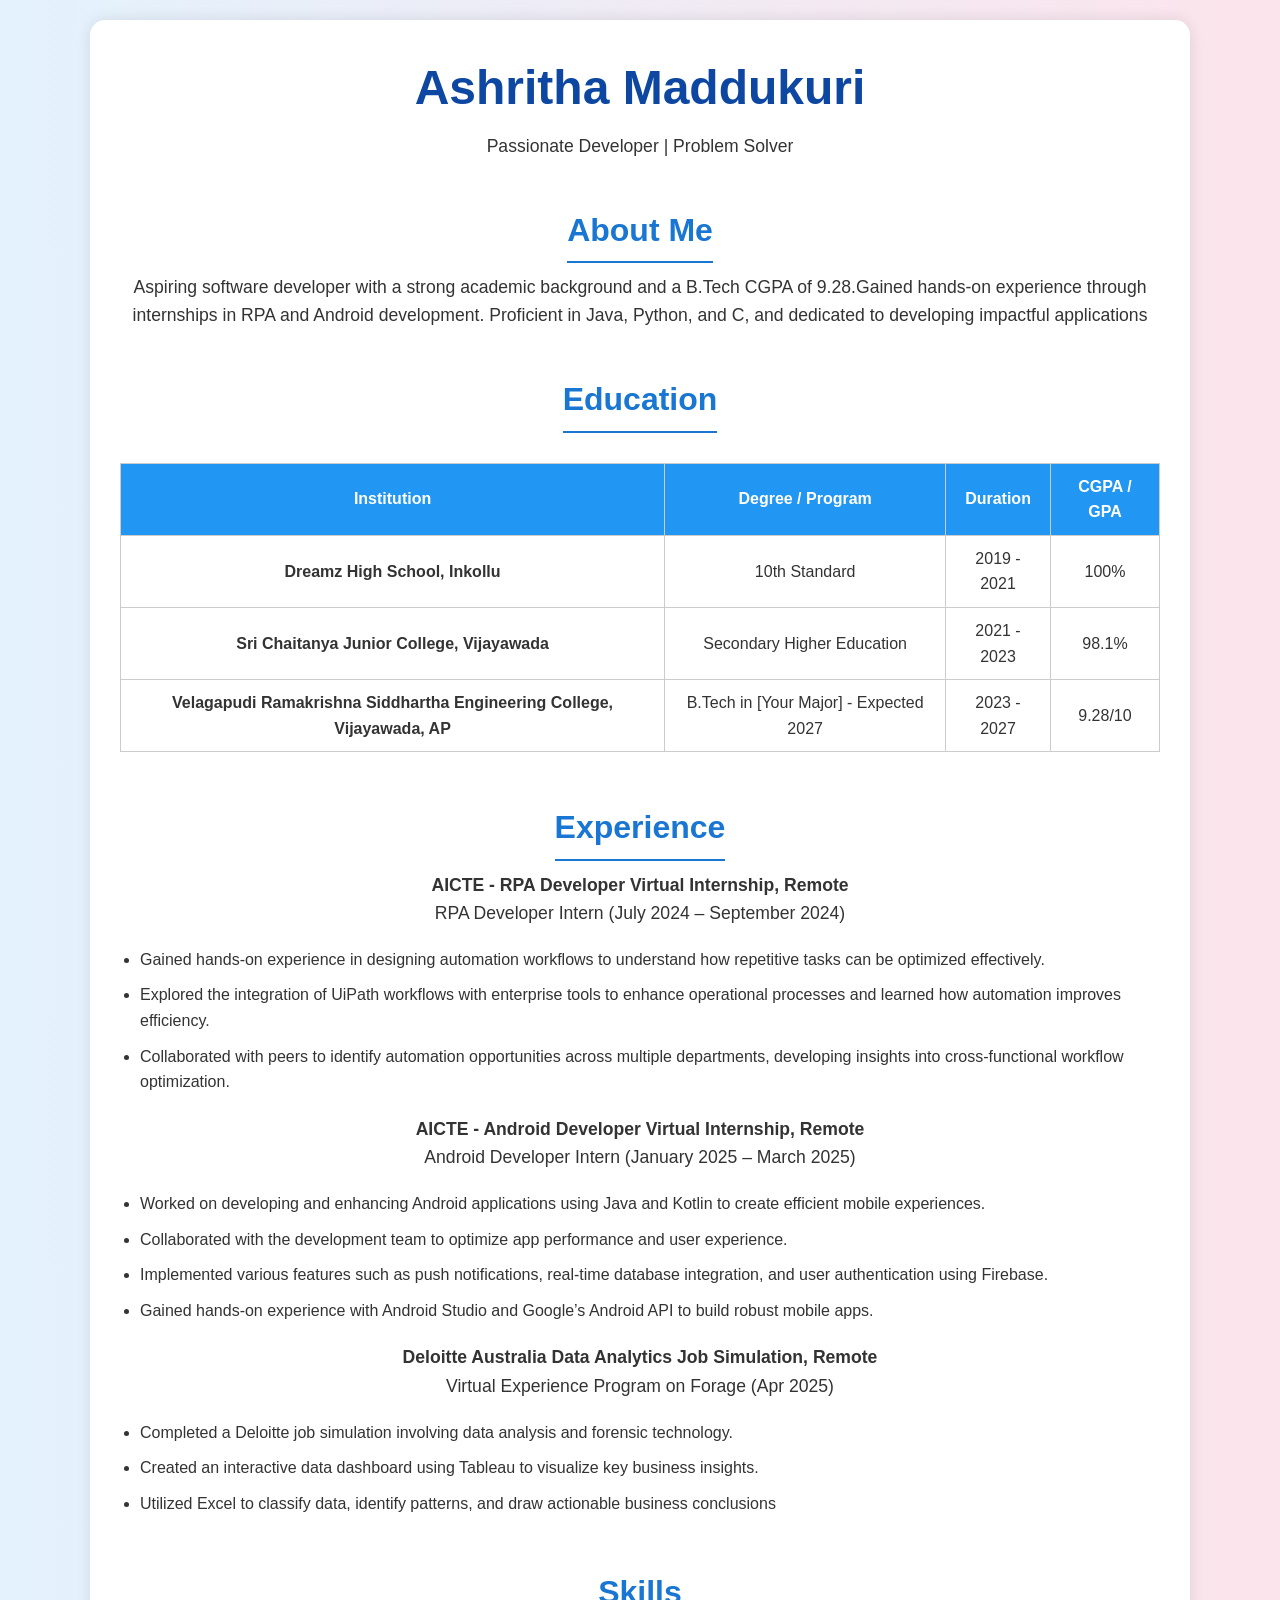
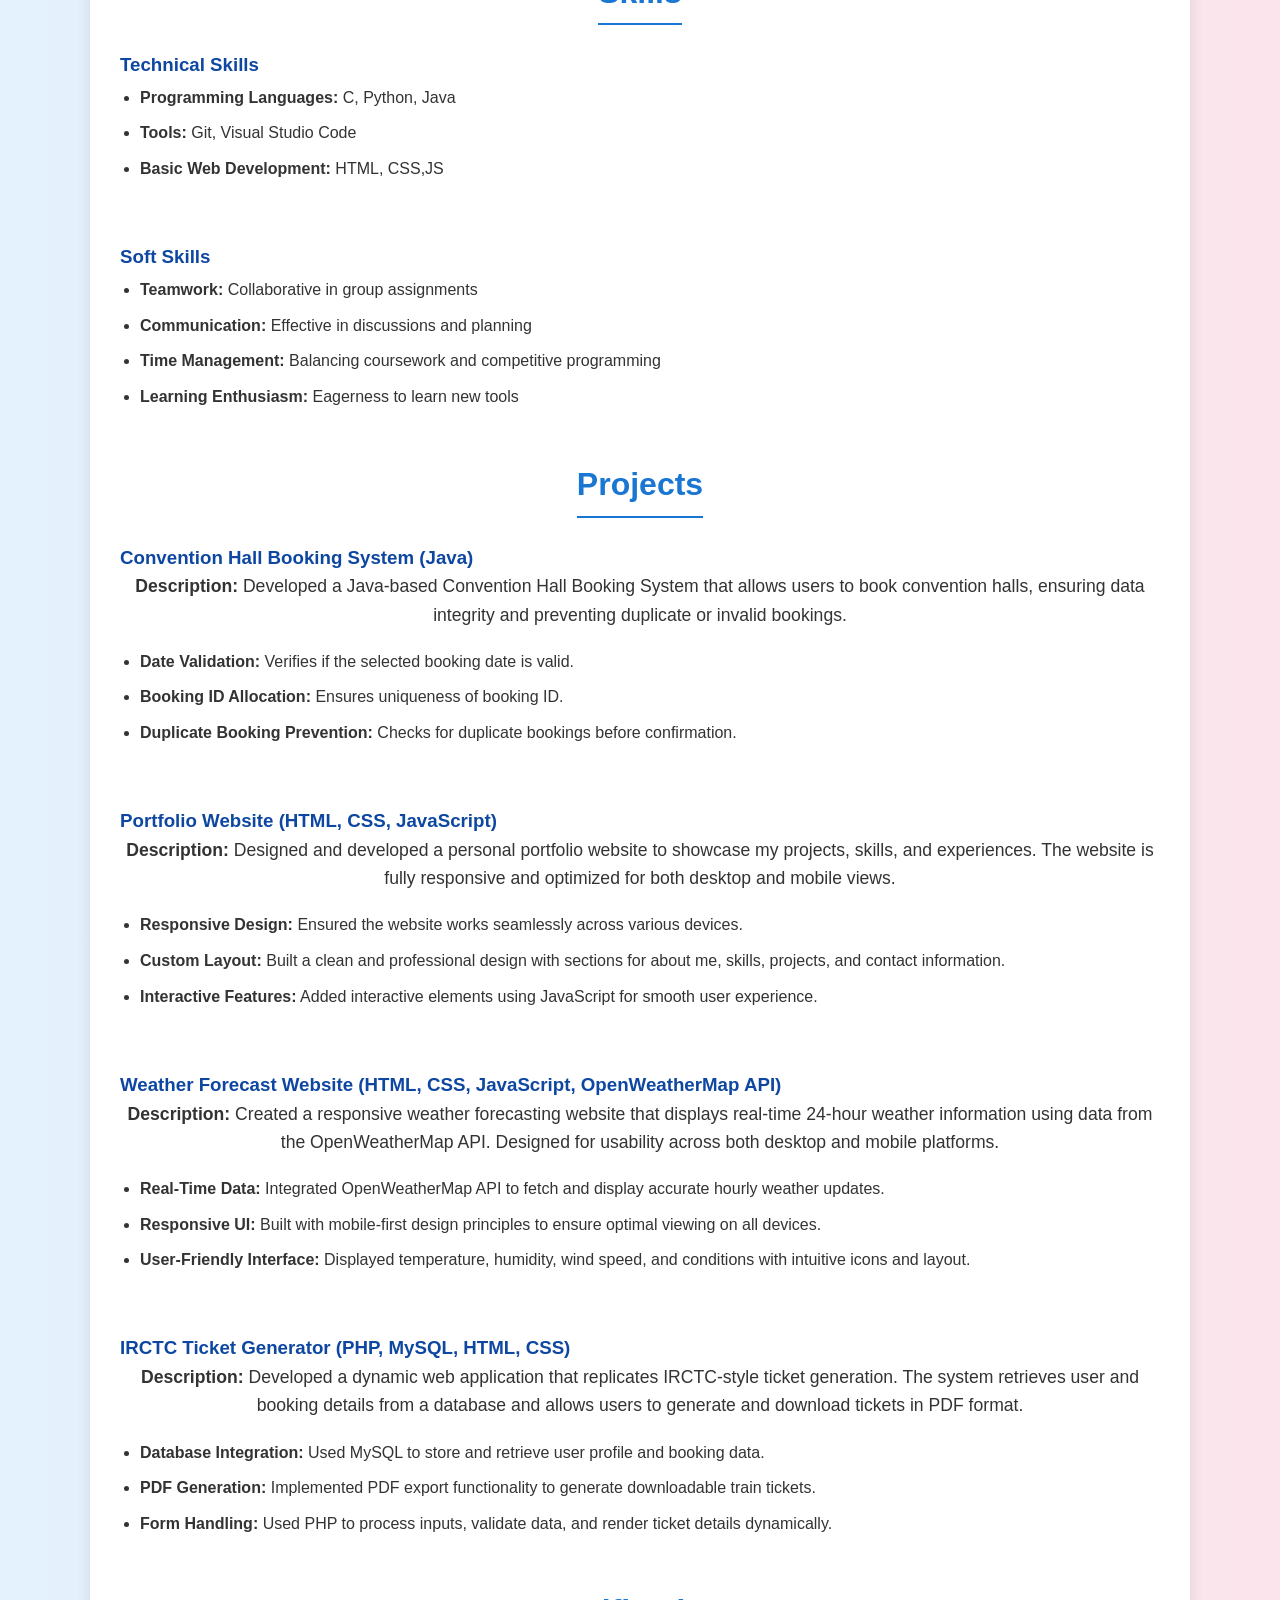
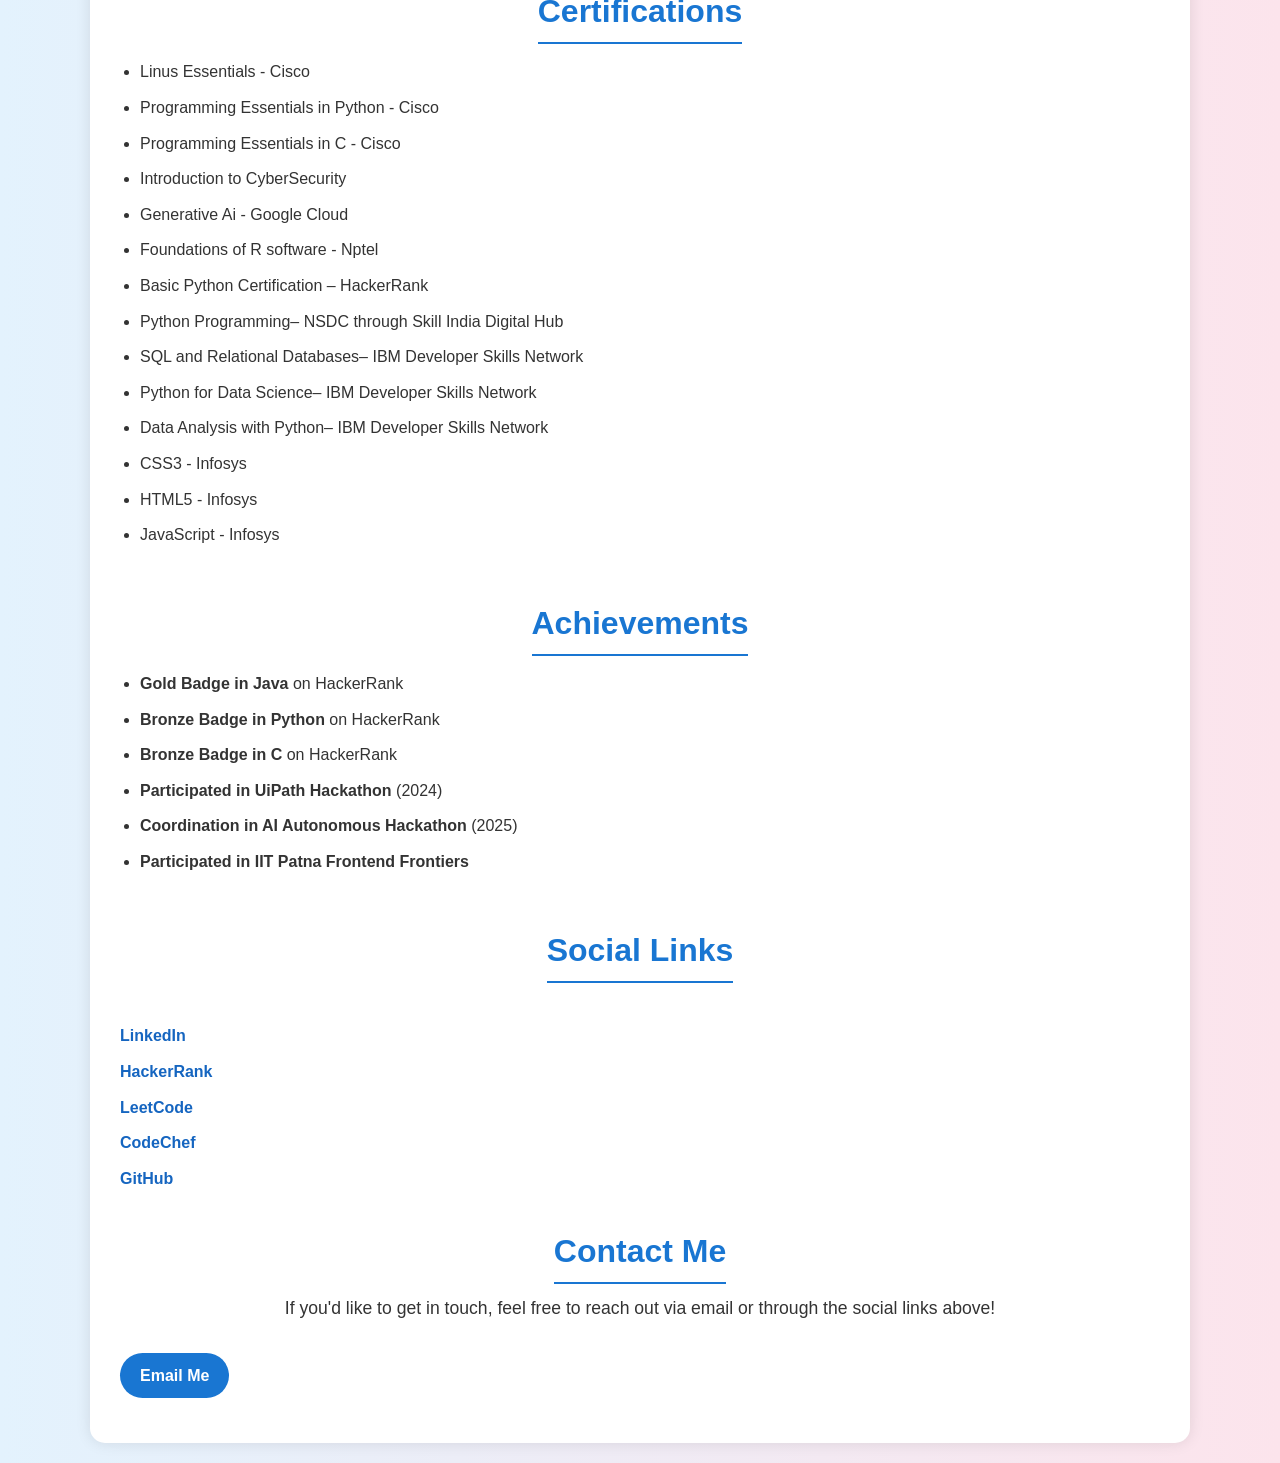
==== index.html @ aa0d04a4 "Initial commit" ====
<!DOCTYPE html>
<html lang="en">
<head>
    <meta charset="UTF-8">
    <meta name="viewport" content="width=device-width, initial-scale=1.0">
    <title>Ashritha Maddukuri | Portfolio</title>
    <link rel="stylesheet" href="style.css">    </head>
<body>

    <div class="container">
        <center>
            <h1>Ashritha Maddukuri</h1>
            <p>Passionate Developer | Problem Solver</p>
        </center>
	<section>
        <center><h2>About Me</h2></center>
        <p> Aspiring software developer with a strong academic background and a B.Tech CGPA of 9.28.Gained hands-on experience through internships in RPA and Android development. Proficient in Java, Python, and C, and dedicated to developing impactful applications</p>
	</section>
	<section>
        <center><h2>Education</h2></center>
        <table>
            <thead>
                <tr>
                    <th>Institution</th>
                    <th>Degree / Program</th>
                    <th>Duration</th>
                    <th>CGPA / GPA</th>
                </tr>
            </thead>
            <tbody>
		<tr>
                    <td><strong>Dreamz High School, Inkollu</strong></td>
                    <td>10th Standard</td>
                    <td>2019 - 2021</td>
                    <td>100%</td>
                </tr>
		<tr>
                    <td><strong>Sri Chaitanya Junior College, Vijayawada</strong></td>
                    <td>Secondary Higher Education</td>
                    <td>2021 - 2023</td>
                    <td>98.1%</td>
                </tr>
                <tr>
                    <td><strong>Velagapudi Ramakrishna Siddhartha Engineering College, Vijayawada, AP</strong></td>
                    <td>B.Tech in [Your Major] - Expected 2027</td>
                    <td>2023 - 2027</td>
                    <td>9.28/10 </td>
                </tr>
            </tbody>
        </table>
	</section>
	<section>
        <center><h2>Experience</h2></center>
        <p><strong>AICTE - RPA Developer Virtual Internship, Remote</strong><br>
        RPA Developer Intern (July 2024 – September 2024)</p>
        <ul>
            <li>Gained hands-on experience in designing automation workflows to understand how repetitive tasks can be optimized effectively.</li>
            <li>Explored the integration of UiPath workflows with enterprise tools to enhance operational processes and learned how automation improves efficiency.</li>
            <li>Collaborated with peers to identify automation opportunities across multiple departments, developing insights into cross-functional workflow optimization.</li>
        </ul>
	<p><strong>AICTE - Android Developer Virtual Internship, Remote</strong><br>
        Android Developer Intern (January 2025 – March 2025)</p>
        <ul>
            <li>Worked on developing and enhancing Android applications using Java and Kotlin to create efficient mobile experiences.</li>
            <li>Collaborated with the development team to optimize app performance and user experience.</li>
            <li>Implemented various features such as push notifications, real-time database integration, and user authentication using Firebase.</li>
            <li>Gained hands-on experience with Android Studio and Google’s Android API to build robust mobile apps.</li>
        </ul>
	
	<p><strong>Deloitte Australia Data Analytics Job Simulation, Remote</Strong><br>
Virtual Experience Program on Forage	(Apr 2025)
<ul>
	<li> Completed a Deloitte job simulation involving data analysis and forensic technology.</li>
 <li>Created an interactive data dashboard using Tableau to visualize key business insights.</li>
 <li>Utilized Excel to classify data, identify patterns, and draw actionable business conclusions</li>
</ul>
	</section>
	<section>
        <center><h2>Skills</h2></center>
        
        <h3>Technical Skills</h3>
        <ul>
            <li><strong>Programming Languages:</strong> C, Python, Java</li>
            <li><strong>Tools:</strong> Git, Visual Studio Code</li>
            <li><strong>Basic Web Development:</strong> HTML, CSS,JS</li>
        </ul>
<br>
        <h3>Soft Skills</h3>
        <ul>
            <li><strong>Teamwork:</strong> Collaborative in group assignments</li>
            <li><strong>Communication:</strong> Effective in discussions and planning</li>
            <li><strong>Time Management:</strong> Balancing coursework and competitive programming</li>
            <li><strong>Learning Enthusiasm:</strong> Eagerness to learn new tools</li>
        </ul>
	</section>
	<section>
        <center><h2>Projects</h2></center>
        <h3>Convention Hall Booking System (Java)</h3>
        <p><strong>Description:</strong> Developed a Java-based Convention Hall Booking System that allows users to book convention halls, ensuring data integrity and preventing duplicate or invalid bookings.</p>
        <ul>
            <li><strong>Date Validation:</strong> Verifies if the selected booking date is valid.</li>
            <li><strong>Booking ID Allocation:</strong> Ensures uniqueness of booking ID.</li>
            <li><strong>Duplicate Booking Prevention:</strong> Checks for duplicate bookings before confirmation.</li>
        </ul><br>
	<h3>Portfolio Website (HTML, CSS, JavaScript)</h3>
        <p><strong>Description:</strong> Designed and developed a personal portfolio website to showcase my projects, skills, and experiences. The website is fully responsive and optimized for both desktop and mobile views.</p>
        <ul>
            <li><strong>Responsive Design:</strong> Ensured the website works seamlessly across various devices.</li>
            <li><strong>Custom Layout:</strong> Built a clean and professional design with sections for about me, skills, projects, and contact information.</li>
            <li><strong>Interactive Features:</strong> Added interactive elements using JavaScript for smooth user experience.</li>
        </ul>
<br>
	<h3>Weather Forecast Website (HTML, CSS, JavaScript, OpenWeatherMap API)</h3>
<p><strong>Description:</strong> Created a responsive weather forecasting website that displays real-time 24-hour weather information using data from the OpenWeatherMap API. Designed for usability across both desktop and mobile platforms.</p> 
<ul> 
<li><strong>Real-Time Data:</strong> Integrated OpenWeatherMap API to fetch and display accurate hourly weather updates.</li> 
<li><strong>Responsive UI:</strong> Built with mobile-first design principles to ensure optimal viewing on all devices.</li> 
<li><strong>User-Friendly Interface:</strong> Displayed temperature, humidity, wind speed, and conditions with intuitive icons and layout.</li> 
</ul>

<br>
<h3>IRCTC Ticket Generator (PHP, MySQL, HTML, CSS)</h3>
<p><strong>Description:</strong> Developed a dynamic web application that replicates IRCTC-style ticket generation. The system retrieves user and booking details from a database and allows users to generate and download tickets in PDF format.</p> 
<ul> 
<li><strong>Database Integration:</strong> Used MySQL to store and retrieve user profile and booking data.</li> 
<li><strong>PDF Generation:</strong> Implemented PDF export functionality to generate downloadable train tickets.</li> 
<li><strong>Form Handling:</strong> Used PHP to process inputs, validate data, and render ticket details dynamically.</li> 
</ul>
	</section>

	<section>
	<center><h2>Certifications</h2></center>
	<ul>
	   <li>Linus Essentials - Cisco</li>
	<li>Programming Essentials in Python - Cisco</li>
	<li>Programming Essentials in C - Cisco</li>
	<li>Introduction to CyberSecurity</li>
	<li>Generative Ai - Google Cloud</li>
	<li>Foundations of R software - Nptel</li>
	<li> Basic Python Certification – HackerRank</li>
	 <li>Python Programming– NSDC through Skill India Digital Hub</li>
 	<li>SQL and Relational Databases– IBM Developer Skills Network</li>
 	<li>Python for Data Science– IBM Developer Skills Network</li>
	<li>Data Analysis with Python– IBM Developer Skills Network</li>
	<li>CSS3 - Infosys</li>
	<li>HTML5 - Infosys</li>
	<li>JavaScript - Infosys</li>
	</ul>
	</section>
	<section>
	<center><h2>Achievements</h2></center>
        <ul>
            <li><strong>Gold Badge in Java</strong> on HackerRank</li>
            <li><strong>Bronze Badge in Python</strong> on HackerRank</li>
            <li><strong>Bronze Badge in C</strong> on HackerRank</li>
            <li><strong>Participated in UiPath Hackathon</strong> (2024)</li>
            <li><strong>Coordination in AI Autonomous Hackathon</strong> (2025)
</li>
	    <li><strong>Participated in IIT Patna Frontend Frontiers</strong></li>
        </ul>
	</section>
	<section>
        <center><h2>Social Links</h2></center>
	<br>
        <a href="https://www.linkedin.com/in/ashritha-maddukuri-b651852a3" target="_blank">LinkedIn</a><br>
        <a href="https://www.hackerrank.com/profile/maddukuriasrith1" target="_blank">HackerRank</a><br>
        <a href="https://leetcode.com/u/Ashritha_Maddukuri/" target="_blank">LeetCode</a><br>
        <a href="https://www.codechef.com/users/ashritha_2005" target="_blank">CodeChef</a><br>
        <a href="https://github.com/ashrithamaddukuri" target="_blank">GitHub</a><br>
	</section>
	<section>
        <center><h2>Contact Me</h2></center>
        <p>If you'd like to get in touch, feel free to reach out via email or through the social links above!</p>
        <a href="mailto:maddukuriasritha10@gmail.com" class="btn">Email Me</a>
	</section>
    </div>

</body>
</html>
---- style.css ----
/* Reset and Base Styles */
* {
    margin: 0;
    padding: 0;
    box-sizing: border-box;
    font-family: 'Segoe UI', Tahoma, Geneva, Verdana, sans-serif;
    scroll-behavior: smooth;
}

body {
    background: linear-gradient(to right, #e3f2fd, #fce4ec);
    color: #333;
    line-height: 1.6;
    padding: 20px;
}

/* Container Styling */
.container {
    max-width: 1100px;
    margin: auto;
    padding: 30px;
    background: #fff;
    box-shadow: 0 0 15px rgba(0, 0, 0, 0.1);
    border-radius: 15px;
}

/* Header */
h1 {
    text-align: center;
    font-size: 3em;
    color: #0d47a1;
    margin-bottom: 5px;
}

p {
    text-align: center;
    margin-bottom: 15px;
    font-size: 1.1em;
}

/* Section Headers */
section h2 {
    text-align: center;
    color: #1976d2;
    margin: 30px 0 10px;
    font-size: 2em;
    border-bottom: 2px solid #1976d2;
    display: inline-block;
    padding-bottom: 5px;
}

/* Tables */
table {
    width: 100%;
    border-collapse: collapse;
    margin: 20px 0;
}

table th, table td {
    border: 1px solid #ccc;
    padding: 10px;
    text-align: center;
}

table th {
    background-color: #2196f3;
    color: white;
}

/* Lists */
ul {
    margin-left: 20px;
    margin-bottom: 15px;
}

ul li {
    padding: 5px 0;
}

/* Project Titles */
h3 {
    margin-top: 15px;
    color: #0d47a1;
}

/* Links */
a {
    color: #1565c0;
    text-decoration: none;
    font-weight: bold;
    display: inline-block;
    margin: 5px 0;
    transition: transform 0.2s;
}

a:hover {
    transform: scale(1.05);
    color: #0d47a1;
}

/* Button Style */
.btn {
    display: inline-block;
    background-color: #1976d2;
    color: white;
    padding: 10px 20px;
    margin: 15px auto;
    border-radius: 25px;
    text-decoration: none;
    font-weight: bold;
    transition: background 0.3s ease;
}

.btn:hover {
    background-color: #0d47a1;
}

/* Responsive */
@media screen and (max-width: 768px) {
    h1 {
        font-size: 2.2em;
    }
    section h2 {
        font-size: 1.5em;
    }
    table th, table td {
        font-size: 0.9em;
    }
}
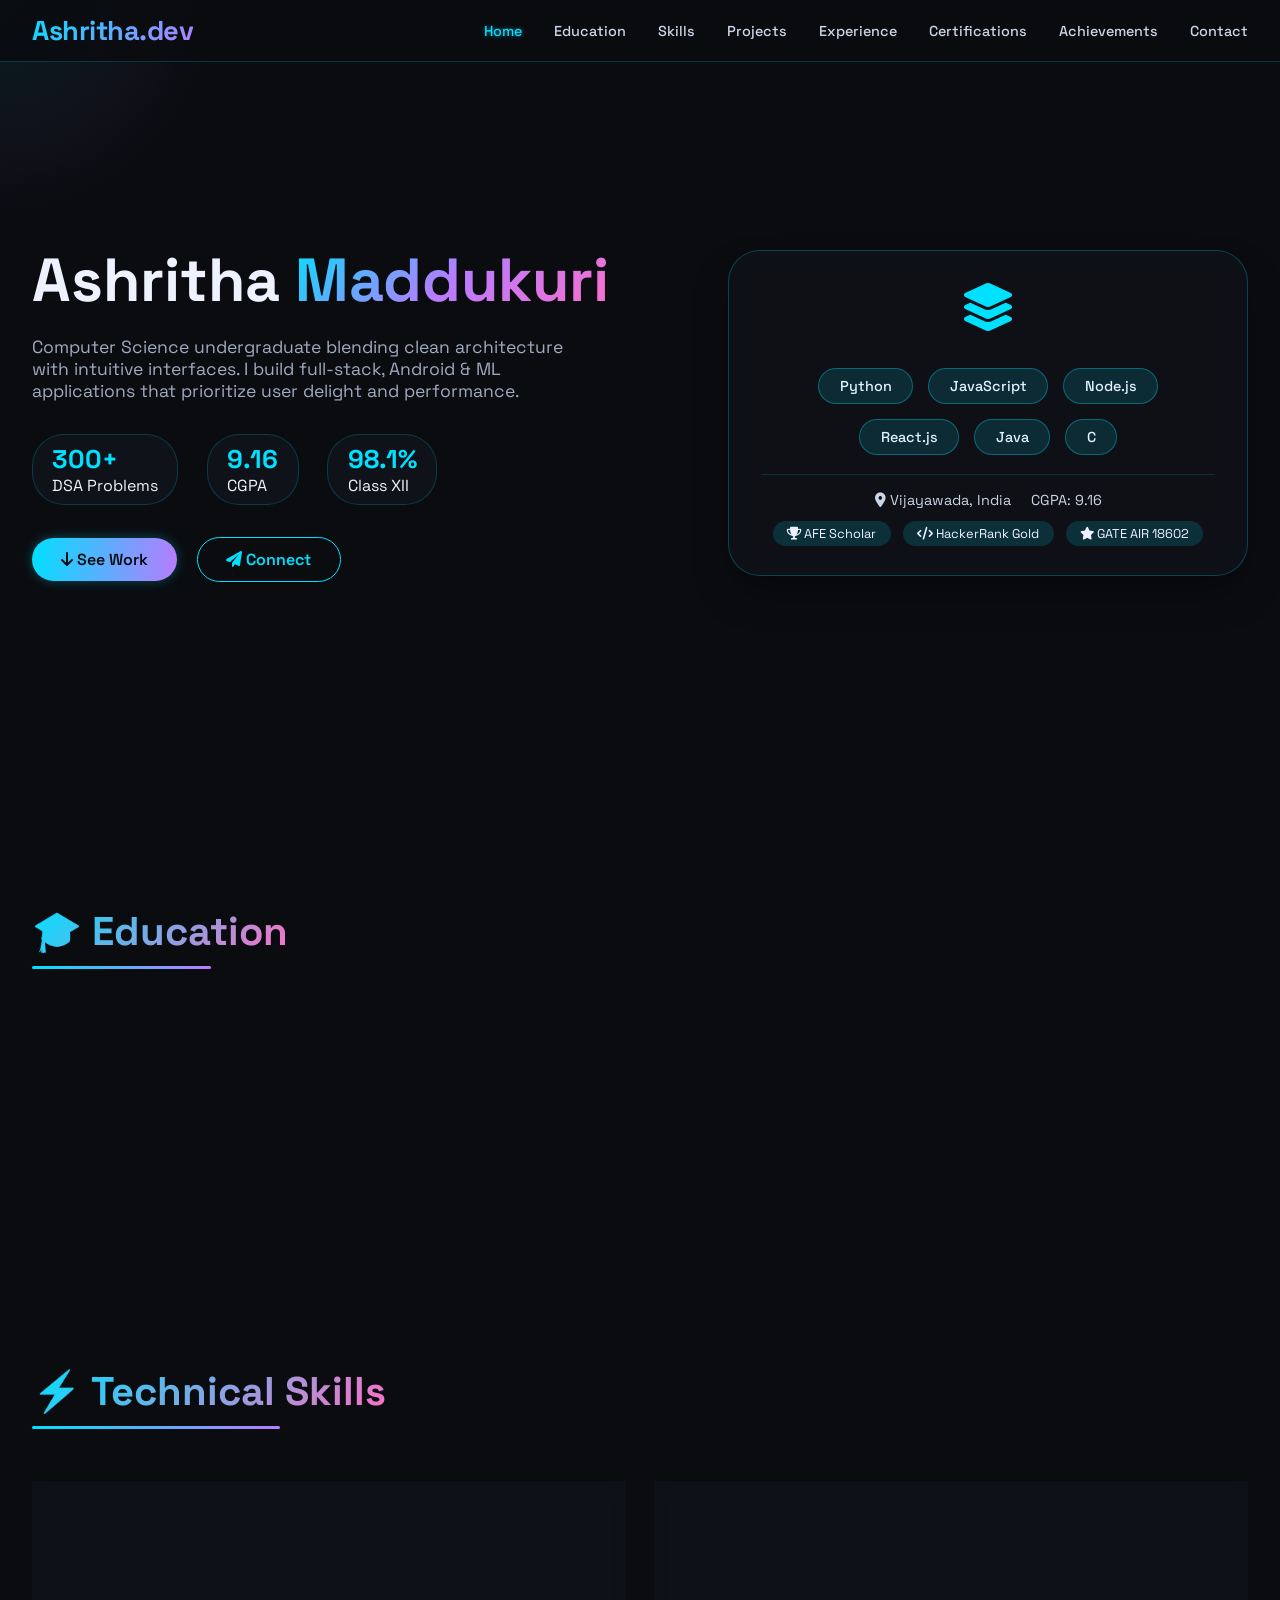
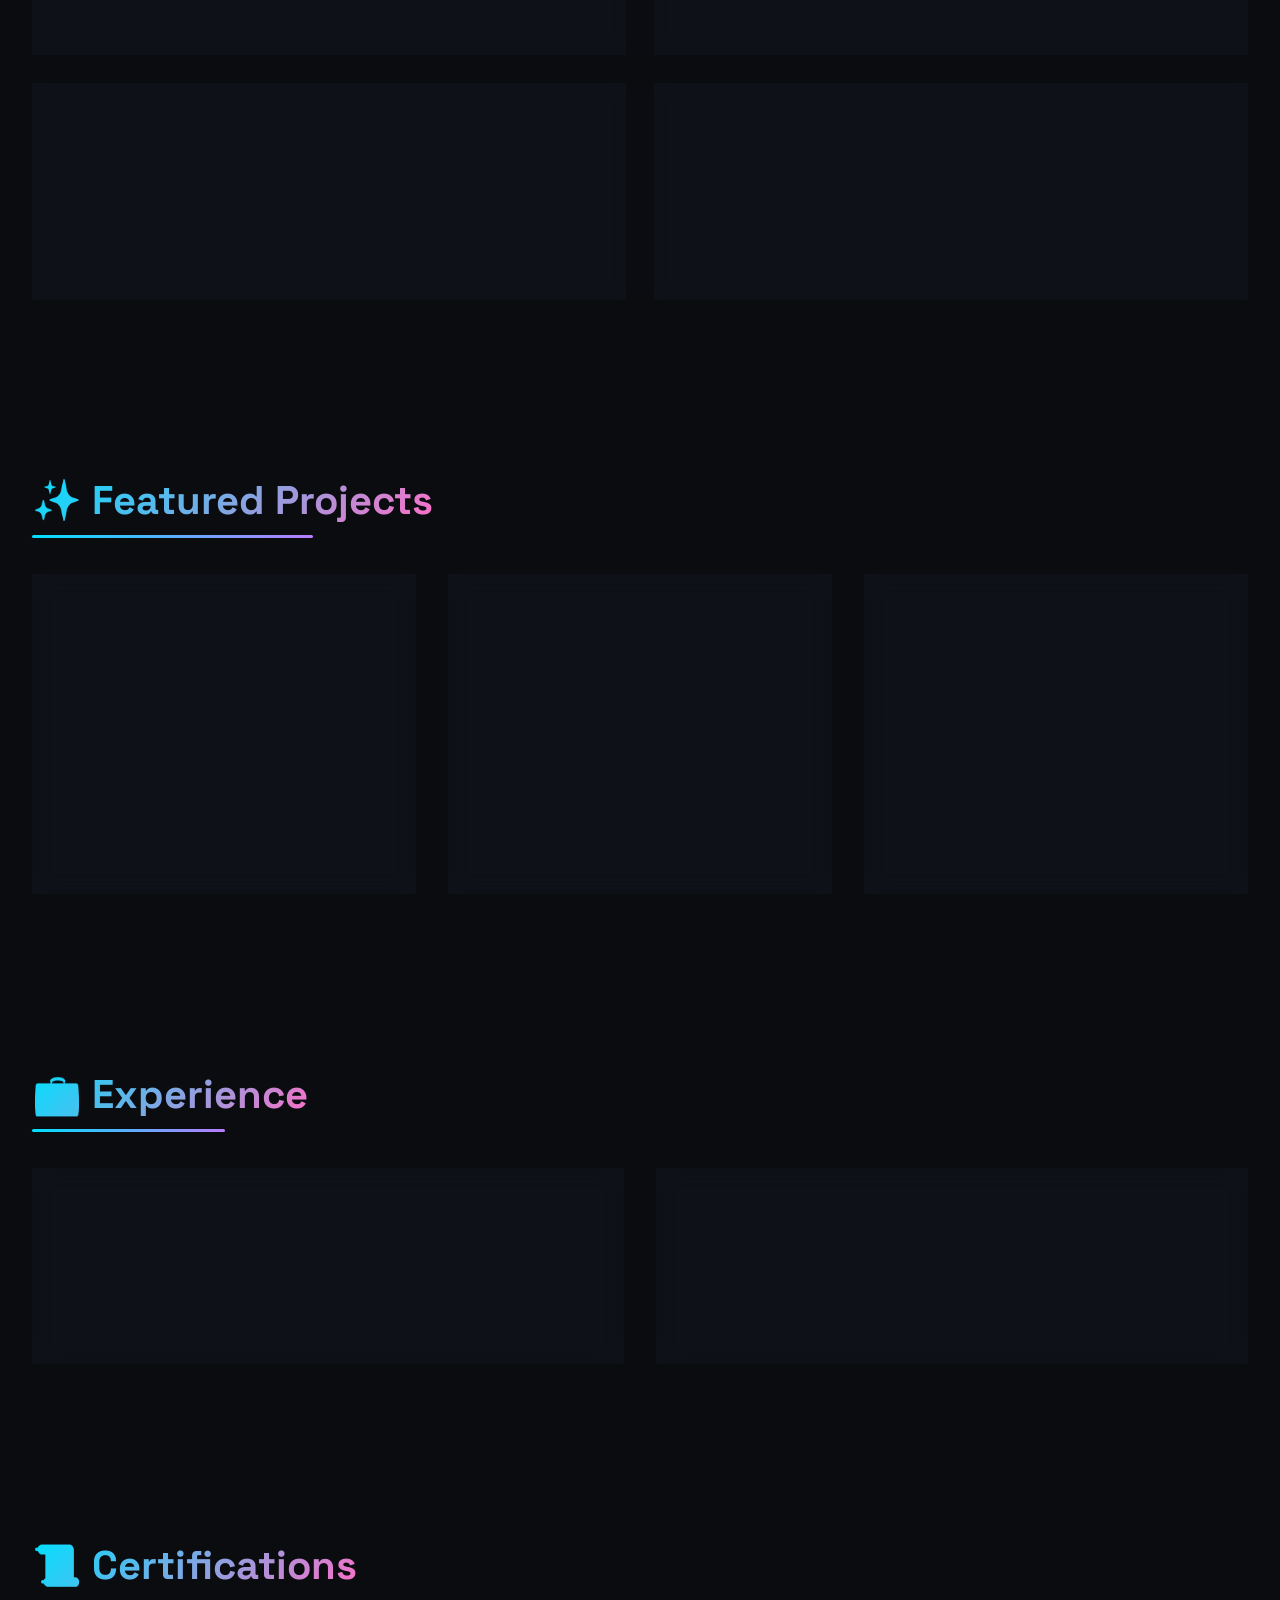
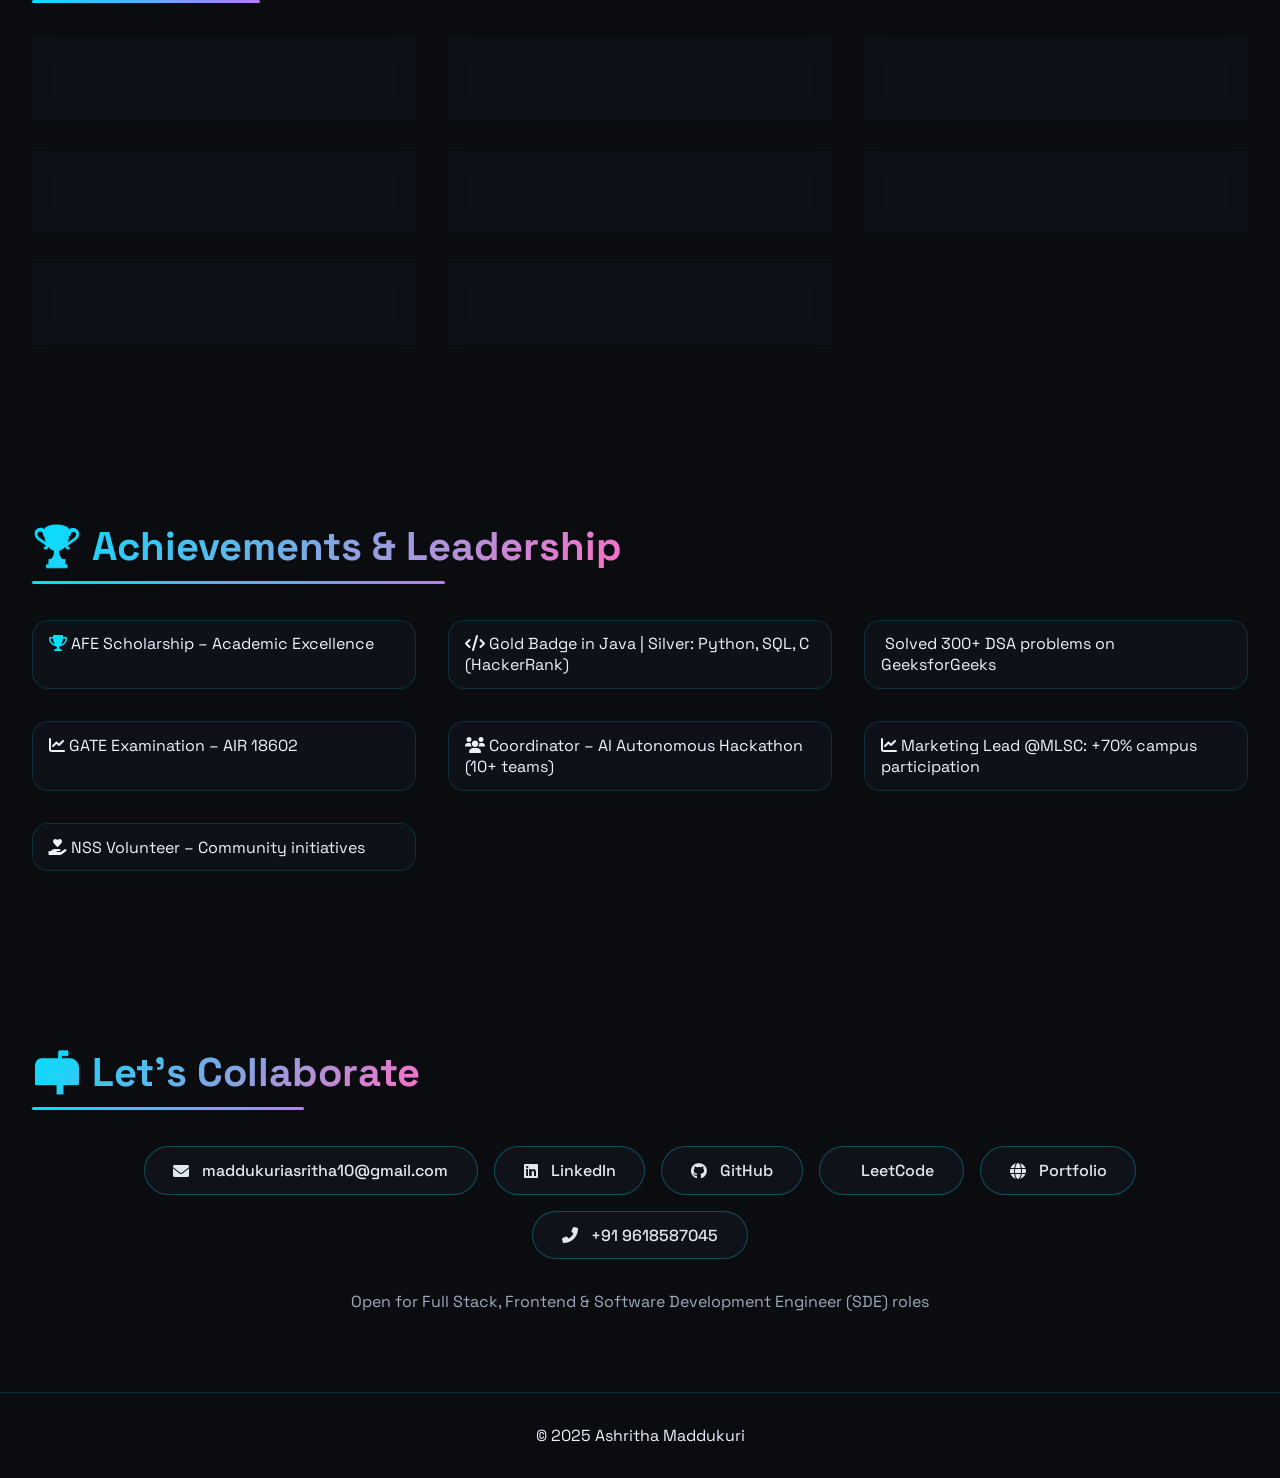
==== commit 20ad5e04: "Add files via upload" ====
--- a/index.html
+++ b/index.html
@@ -1,179 +1,679 @@
-<!DOCTYPE html>
-<html lang="en">
-<head>
-    <meta charset="UTF-8">
-    <meta name="viewport" content="width=device-width, initial-scale=1.0">
-    <title>Ashritha Maddukuri | Portfolio</title>
-    <link rel="stylesheet" href="style.css">    </head>
-<body>
-
-    <div class="container">
-        <center>
-            <h1>Ashritha Maddukuri</h1>
-            <p>Passionate Developer | Problem Solver</p>
-        </center>
-	<section>
-        <center><h2>About Me</h2></center>
-        <p> Aspiring software developer with a strong academic background and a B.Tech CGPA of 9.28.Gained hands-on experience through internships in RPA and Android development. Proficient in Java, Python, and C, and dedicated to developing impactful applications</p>
-	</section>
-	<section>
-        <center><h2>Education</h2></center>
-        <table>
-            <thead>
-                <tr>
-                    <th>Institution</th>
-                    <th>Degree / Program</th>
-                    <th>Duration</th>
-                    <th>CGPA / GPA</th>
-                </tr>
-            </thead>
-            <tbody>
-		<tr>
-                    <td><strong>Dreamz High School, Inkollu</strong></td>
-                    <td>10th Standard</td>
-                    <td>2019 - 2021</td>
-                    <td>100%</td>
-                </tr>
-		<tr>
-                    <td><strong>Sri Chaitanya Junior College, Vijayawada</strong></td>
-                    <td>Secondary Higher Education</td>
-                    <td>2021 - 2023</td>
-                    <td>98.1%</td>
-                </tr>
-                <tr>
-                    <td><strong>Velagapudi Ramakrishna Siddhartha Engineering College, Vijayawada, AP</strong></td>
-                    <td>B.Tech in [Your Major] - Expected 2027</td>
-                    <td>2023 - 2027</td>
-                    <td>9.28/10 </td>
-                </tr>
-            </tbody>
-        </table>
-	</section>
-	<section>
-        <center><h2>Experience</h2></center>
-        <p><strong>AICTE - RPA Developer Virtual Internship, Remote</strong><br>
-        RPA Developer Intern (July 2024 – September 2024)</p>
-        <ul>
-            <li>Gained hands-on experience in designing automation workflows to understand how repetitive tasks can be optimized effectively.</li>
-            <li>Explored the integration of UiPath workflows with enterprise tools to enhance operational processes and learned how automation improves efficiency.</li>
-            <li>Collaborated with peers to identify automation opportunities across multiple departments, developing insights into cross-functional workflow optimization.</li>
-        </ul>
-	<p><strong>AICTE - Android Developer Virtual Internship, Remote</strong><br>
-        Android Developer Intern (January 2025 – March 2025)</p>
-        <ul>
-            <li>Worked on developing and enhancing Android applications using Java and Kotlin to create efficient mobile experiences.</li>
-            <li>Collaborated with the development team to optimize app performance and user experience.</li>
-            <li>Implemented various features such as push notifications, real-time database integration, and user authentication using Firebase.</li>
-            <li>Gained hands-on experience with Android Studio and Google’s Android API to build robust mobile apps.</li>
-        </ul>
-	
-	<p><strong>Deloitte Australia Data Analytics Job Simulation, Remote</Strong><br>
-Virtual Experience Program on Forage	(Apr 2025)
-<ul>
-	<li> Completed a Deloitte job simulation involving data analysis and forensic technology.</li>
- <li>Created an interactive data dashboard using Tableau to visualize key business insights.</li>
- <li>Utilized Excel to classify data, identify patterns, and draw actionable business conclusions</li>
-</ul>
-	</section>
-	<section>
-        <center><h2>Skills</h2></center>
-        
-        <h3>Technical Skills</h3>
-        <ul>
-            <li><strong>Programming Languages:</strong> C, Python, Java</li>
-            <li><strong>Tools:</strong> Git, Visual Studio Code</li>
-            <li><strong>Basic Web Development:</strong> HTML, CSS,JS</li>
-        </ul>
-<br>
-        <h3>Soft Skills</h3>
-        <ul>
-            <li><strong>Teamwork:</strong> Collaborative in group assignments</li>
-            <li><strong>Communication:</strong> Effective in discussions and planning</li>
-            <li><strong>Time Management:</strong> Balancing coursework and competitive programming</li>
-            <li><strong>Learning Enthusiasm:</strong> Eagerness to learn new tools</li>
-        </ul>
-	</section>
-	<section>
-        <center><h2>Projects</h2></center>
-        <h3>Convention Hall Booking System (Java)</h3>
-        <p><strong>Description:</strong> Developed a Java-based Convention Hall Booking System that allows users to book convention halls, ensuring data integrity and preventing duplicate or invalid bookings.</p>
-        <ul>
-            <li><strong>Date Validation:</strong> Verifies if the selected booking date is valid.</li>
-            <li><strong>Booking ID Allocation:</strong> Ensures uniqueness of booking ID.</li>
-            <li><strong>Duplicate Booking Prevention:</strong> Checks for duplicate bookings before confirmation.</li>
-        </ul><br>
-	<h3>Portfolio Website (HTML, CSS, JavaScript)</h3>
-        <p><strong>Description:</strong> Designed and developed a personal portfolio website to showcase my projects, skills, and experiences. The website is fully responsive and optimized for both desktop and mobile views.</p>
-        <ul>
-            <li><strong>Responsive Design:</strong> Ensured the website works seamlessly across various devices.</li>
-            <li><strong>Custom Layout:</strong> Built a clean and professional design with sections for about me, skills, projects, and contact information.</li>
-            <li><strong>Interactive Features:</strong> Added interactive elements using JavaScript for smooth user experience.</li>
-        </ul>
-<br>
-	<h3>Weather Forecast Website (HTML, CSS, JavaScript, OpenWeatherMap API)</h3>
-<p><strong>Description:</strong> Created a responsive weather forecasting website that displays real-time 24-hour weather information using data from the OpenWeatherMap API. Designed for usability across both desktop and mobile platforms.</p> 
-<ul> 
-<li><strong>Real-Time Data:</strong> Integrated OpenWeatherMap API to fetch and display accurate hourly weather updates.</li> 
-<li><strong>Responsive UI:</strong> Built with mobile-first design principles to ensure optimal viewing on all devices.</li> 
-<li><strong>User-Friendly Interface:</strong> Displayed temperature, humidity, wind speed, and conditions with intuitive icons and layout.</li> 
-</ul>
-
-<br>
-<h3>IRCTC Ticket Generator (PHP, MySQL, HTML, CSS)</h3>
-<p><strong>Description:</strong> Developed a dynamic web application that replicates IRCTC-style ticket generation. The system retrieves user and booking details from a database and allows users to generate and download tickets in PDF format.</p> 
-<ul> 
-<li><strong>Database Integration:</strong> Used MySQL to store and retrieve user profile and booking data.</li> 
-<li><strong>PDF Generation:</strong> Implemented PDF export functionality to generate downloadable train tickets.</li> 
-<li><strong>Form Handling:</strong> Used PHP to process inputs, validate data, and render ticket details dynamically.</li> 
-</ul>
-	</section>
-
-	<section>
-	<center><h2>Certifications</h2></center>
-	<ul>
-	   <li>Linus Essentials - Cisco</li>
-	<li>Programming Essentials in Python - Cisco</li>
-	<li>Programming Essentials in C - Cisco</li>
-	<li>Introduction to CyberSecurity</li>
-	<li>Generative Ai - Google Cloud</li>
-	<li>Foundations of R software - Nptel</li>
-	<li> Basic Python Certification – HackerRank</li>
-	 <li>Python Programming– NSDC through Skill India Digital Hub</li>
- 	<li>SQL and Relational Databases– IBM Developer Skills Network</li>
- 	<li>Python for Data Science– IBM Developer Skills Network</li>
-	<li>Data Analysis with Python– IBM Developer Skills Network</li>
-	<li>CSS3 - Infosys</li>
-	<li>HTML5 - Infosys</li>
-	<li>JavaScript - Infosys</li>
-	</ul>
-	</section>
-	<section>
-	<center><h2>Achievements</h2></center>
-        <ul>
-            <li><strong>Gold Badge in Java</strong> on HackerRank</li>
-            <li><strong>Bronze Badge in Python</strong> on HackerRank</li>
-            <li><strong>Bronze Badge in C</strong> on HackerRank</li>
-            <li><strong>Participated in UiPath Hackathon</strong> (2024)</li>
-            <li><strong>Coordination in AI Autonomous Hackathon</strong> (2025)
-</li>
-	    <li><strong>Participated in IIT Patna Frontend Frontiers</strong></li>
-        </ul>
-	</section>
-	<section>
-        <center><h2>Social Links</h2></center>
-	<br>
-        <a href="https://www.linkedin.com/in/ashritha-maddukuri-b651852a3" target="_blank">LinkedIn</a><br>
-        <a href="https://www.hackerrank.com/profile/maddukuriasrith1" target="_blank">HackerRank</a><br>
-        <a href="https://leetcode.com/u/Ashritha_Maddukuri/" target="_blank">LeetCode</a><br>
-        <a href="https://www.codechef.com/users/ashritha_2005" target="_blank">CodeChef</a><br>
-        <a href="https://github.com/ashrithamaddukuri" target="_blank">GitHub</a><br>
-	</section>
-	<section>
-        <center><h2>Contact Me</h2></center>
-        <p>If you'd like to get in touch, feel free to reach out via email or through the social links above!</p>
-        <a href="mailto:maddukuriasritha10@gmail.com" class="btn">Email Me</a>
-	</section>
-    </div>
-
-</body>
-</html>
+<!DOCTYPE html>
+<html lang="en">
+<head>
+  <meta charset="UTF-8">
+  <meta name="viewport" content="width=device-width, initial-scale=1.0, user-scalable=yes">
+  <title>Ashritha Maddukuri | Portfolio</title>
+  <!-- Google Fonts + Font Awesome -->
+  <link href="https://fonts.googleapis.com/css2?family=Space+Grotesk:wght@300;400;500;600;700&display=swap" rel="stylesheet">
+  <link rel="stylesheet" href="https://cdnjs.cloudflare.com/ajax/libs/font-awesome/6.0.0-beta3/css/all.min.css">
+  <!-- AOS animations -->
+  <link href="https://unpkg.com/aos@2.3.1/dist/aos.css" rel="stylesheet">
+  <style>
+    * {
+      margin: 0;
+      padding: 0;
+      box-sizing: border-box;
+    }
+
+    body {
+      font-family: 'Space Grotesk', sans-serif;
+      background: #0a0c10;
+      color: #eef2ff;
+      scroll-behavior: smooth;
+      overflow-x: hidden;
+    }
+
+    /* Modern dark theme with neon accents */
+    :root {
+      --bg-primary: #0a0c10;
+      --bg-card: #11151c;
+      --border-glow: rgba(0, 255, 255, 0.2);
+      --accent-cyan: #00e0ff;
+      --accent-purple: #b77cff;
+      --accent-pink: #ff6ec7;
+      --text-primary: #f0f3fa;
+      --text-secondary: #a0aabf;
+    }
+
+    /* Custom cursor glow */
+    .cursor-glow {
+      width: 450px;
+      height: 450px;
+      background: radial-gradient(circle, rgba(0,224,255,0.08) 0%, rgba(183,124,255,0.04) 50%, transparent 70%);
+      position: fixed;
+      pointer-events: none;
+      z-index: 999;
+      border-radius: 50%;
+      transform: translate(-50%, -50%);
+      transition: transform 0.08s ease;
+    }
+
+    ::-webkit-scrollbar { width: 5px; }
+    ::-webkit-scrollbar-track { background: #11151c; }
+    ::-webkit-scrollbar-thumb { background: #00e0ff; border-radius: 10px; }
+
+    .container {
+      max-width: 1280px;
+      margin: 0 auto;
+      padding: 0 2rem;
+    }
+
+    /* Glassmorphism Navbar */
+    .navbar {
+      position: fixed;
+      top: 0;
+      width: 100%;
+      background: rgba(10, 12, 16, 0.85);
+      backdrop-filter: blur(16px);
+      border-bottom: 1px solid rgba(0, 224, 255, 0.2);
+      z-index: 1000;
+      padding: 0.8rem 0;
+      transition: all 0.3s;
+    }
+    .nav-flex {
+      display: flex;
+      justify-content: space-between;
+      align-items: center;
+      flex-wrap: wrap;
+    }
+    .logo {
+      font-size: 1.7rem;
+      font-weight: 700;
+      background: linear-gradient(135deg, #00e0ff, #b77cff);
+      -webkit-background-clip: text;
+      background-clip: text;
+      color: transparent;
+      letter-spacing: -0.5px;
+    }
+    .nav-links {
+      display: flex;
+      gap: 2rem;
+      list-style: none;
+      flex-wrap: wrap;
+    }
+    .nav-links a {
+      text-decoration: none;
+      font-weight: 500;
+      color: #cbd5e6;
+      transition: 0.3s;
+      font-size: 0.9rem;
+    }
+    .nav-links a:hover, .nav-links a.active {
+      color: #00e0ff;
+      text-shadow: 0 0 5px rgba(0,224,255,0.5);
+    }
+    .btn {
+      display: inline-block;
+      background: linear-gradient(95deg, #00e0ff, #b77cff);
+      padding: 0.7rem 1.8rem;
+      border-radius: 40px;
+      font-weight: 600;
+      text-decoration: none;
+      color: #0a0c10;
+      transition: all 0.3s;
+      box-shadow: 0 0 12px rgba(0,224,255,0.3);
+      border: none;
+      cursor: pointer;
+    }
+    .btn-outline {
+      background: transparent;
+      border: 1.5px solid #00e0ff;
+      color: #00e0ff;
+      box-shadow: none;
+    }
+    .btn-outline:hover {
+      background: #00e0ff;
+      color: #0a0c10;
+      transform: translateY(-3px);
+    }
+    .btn:hover {
+      transform: translateY(-3px);
+      box-shadow: 0 0 20px rgba(0,224,255,0.5);
+    }
+    section {
+      padding: 6rem 0 5rem;
+    }
+    .section-title {
+      font-size: 2.5rem;
+      font-weight: 700;
+      margin-bottom: 3rem;
+      position: relative;
+      display: inline-block;
+      background: linear-gradient(135deg, #00e0ff, #ff6ec7);
+      -webkit-background-clip: text;
+      background-clip: text;
+      color: transparent;
+    }
+    .section-title:after {
+      content: '';
+      position: absolute;
+      bottom: -12px;
+      left: 0;
+      width: 70%;
+      height: 3px;
+      background: linear-gradient(90deg, #00e0ff, #b77cff);
+      border-radius: 4px;
+    }
+
+    /* Hero Section */
+    .hero {
+      min-height: 90vh;
+      display: flex;
+      align-items: center;
+      position: relative;
+    }
+    .hero-grid {
+      display: flex;
+      align-items: center;
+      gap: 3rem;
+      flex-wrap: wrap;
+    }
+    .hero-content {
+      flex: 1;
+    }
+    .hero-badge {
+      background: rgba(0,224,255,0.15);
+      backdrop-filter: blur(4px);
+      padding: 0.3rem 1.2rem;
+      border-radius: 40px;
+      display: inline-block;
+      font-size: 0.85rem;
+      font-weight: 500;
+      border: 1px solid rgba(0,224,255,0.4);
+      margin-bottom: 1.5rem;
+      color: #00e0ff;
+    }
+    .hero-content h1 {
+      font-size: 3.8rem;
+      font-weight: 700;
+      line-height: 1.2;
+      margin-bottom: 1rem;
+    }
+    .gradient-text {
+      background: linear-gradient(135deg, #00e0ff, #b77cff, #ff6ec7);
+      -webkit-background-clip: text;
+      background-clip: text;
+      color: transparent;
+    }
+    .hero-desc {
+      font-size: 1.1rem;
+      color: #a0aabf;
+      max-width: 550px;
+      margin: 1.2rem 0;
+    }
+    .hero-stats {
+      display: flex;
+      gap: 1.8rem;
+      margin: 2rem 0;
+    }
+    .stat {
+      background: rgba(17, 21, 28, 0.8);
+      backdrop-filter: blur(8px);
+      padding: 0.5rem 1.2rem;
+      border-radius: 2rem;
+      border: 1px solid rgba(0,224,255,0.2);
+    }
+    .stat span {
+      font-size: 1.6rem;
+      font-weight: 700;
+      color: #00e0ff;
+    }
+    .hero-avatar {
+      flex: 0.7;
+      background: rgba(17, 21, 28, 0.6);
+      backdrop-filter: blur(14px);
+      border-radius: 2rem;
+      padding: 2rem;
+      text-align: center;
+      border: 1px solid rgba(0,224,255,0.25);
+      box-shadow: 0 20px 40px -12px rgba(0,0,0,0.5);
+    }
+
+    /* Skillset front */
+    .skillset-front {
+      display: flex;
+      flex-wrap: wrap;
+      justify-content: center;
+      gap: 0.9rem;
+      margin: 1.5rem 0 1.2rem 0;
+    }
+    .skill-badge {
+      background: rgba(0,224,255,0.12);
+      border: 1px solid rgba(0,224,255,0.35);
+      border-radius: 50px;
+      padding: 0.5rem 1.3rem;
+      font-size: 0.9rem;
+      font-weight: 500;
+      color: #e0f2fe;
+      transition: all 0.2s;
+      backdrop-filter: blur(4px);
+    }
+    .skill-badge:hover {
+      background: #00e0ff;
+      color: #0a0c10;
+      transform: translateY(-2px);
+    }
+    .info-line {
+      display: flex;
+      justify-content: center;
+      align-items: center;
+      gap: 1rem;
+      flex-wrap: wrap;
+      margin-top: 1rem;
+      font-size: 0.9rem;
+      color: #cbd5e6;
+      border-top: 1px solid rgba(0,224,255,0.15);
+      padding-top: 1rem;
+    }
+    .badge-gold {
+      background: rgba(0,224,255,0.15);
+      padding: 0.25rem 0.9rem;
+      border-radius: 30px;
+      font-size: 0.8rem;
+    }
+    .role-tags {
+      display: flex;
+      flex-wrap: wrap;
+      gap: 0.8rem;
+      justify-content: center;
+      margin-top: 1rem;
+    }
+    .role-tag {
+      background: rgba(0,224,255,0.1);
+      border-radius: 40px;
+      padding: 0.3rem 1rem;
+      font-size: 0.75rem;
+      font-weight: 500;
+      border: 1px solid rgba(0,224,255,0.3);
+      color: #00e0ff;
+    }
+
+    /* SKILLS SECTION - 2x2 Grid with categories exactly from resume */
+    .skills-showcase {
+      display: grid;
+      grid-template-columns: repeat(2, 1fr);
+      gap: 1.8rem;
+      margin-top: 1rem;
+    }
+    .skill-category {
+      background: rgba(17, 21, 28, 0.7);
+      backdrop-filter: blur(8px);
+      border-radius: 1.3rem;
+      padding: 1.6rem;
+      border: 1px solid rgba(0,224,255,0.15);
+      transition: all 0.3s;
+    }
+    .skill-category:hover {
+      border-color: #00e0ff;
+      transform: translateY(-4px);
+      box-shadow: 0 12px 20px -12px rgba(0,224,255,0.15);
+    }
+    .skill-category h3 {
+      font-size: 1.25rem;
+      font-weight: 600;
+      margin-bottom: 1.2rem;
+      color: #00e0ff;
+      display: flex;
+      align-items: center;
+      gap: 0.6rem;
+      letter-spacing: -0.2px;
+    }
+    .skill-tag-group {
+      display: flex;
+      flex-wrap: wrap;
+      gap: 0.7rem;
+    }
+    .skill-tag {
+      background: rgba(0,224,255,0.08);
+      border-radius: 40px;
+      padding: 0.4rem 1.1rem;
+      font-size: 0.8rem;
+      font-weight: 500;
+      transition: 0.2s;
+      border: 1px solid rgba(0,224,255,0.2);
+      color: #e2e8f0;
+    }
+    .skill-tag:hover {
+      background: #00e0ff;
+      color: #0a0c10;
+      transform: scale(1.02);
+    }
+
+    /* Cards */
+    .glass-card {
+      background: rgba(17, 21, 28, 0.7);
+      backdrop-filter: blur(12px);
+      border-radius: 1.5rem;
+      padding: 1.8rem;
+      border: 1px solid rgba(0,224,255,0.15);
+      transition: all 0.3s;
+      height: 100%;
+    }
+    .glass-card:hover {
+      transform: translateY(-5px);
+      border-color: #00e0ff;
+      box-shadow: 0 20px 30px -12px rgba(0,224,255,0.1);
+    }
+    .projects-grid, .grid-2, .cert-grid {
+      display: grid;
+      grid-template-columns: repeat(auto-fit, minmax(320px, 1fr));
+      gap: 2rem;
+    }
+    .project-tech {
+      display: flex;
+      flex-wrap: wrap;
+      gap: 0.5rem;
+      margin: 0.8rem 0;
+    }
+    .tech-badge {
+      background: #1e293b;
+      padding: 0.2rem 0.8rem;
+      border-radius: 20px;
+      font-size: 0.7rem;
+      font-weight: 500;
+      color: #00e0ff;
+    }
+    .insight-metric {
+      background: linear-gradient(90deg, rgba(0,224,255,0.08), rgba(183,124,255,0.08));
+      border-left: 3px solid #00e0ff;
+      padding: 0.6rem;
+      border-radius: 0.8rem;
+      margin: 1rem 0;
+      font-size: 0.85rem;
+    }
+    .cert-link {
+      text-decoration: none;
+      color: #00e0ff;
+      font-weight: 600;
+      transition: 0.2s;
+    }
+    .cert-link:hover {
+      text-decoration: underline;
+      text-shadow: 0 0 4px #00e0ff;
+    }
+    .achi-item {
+      background: rgba(17, 21, 28, 0.7);
+      border-radius: 1rem;
+      padding: 0.8rem 1rem;
+      border: 1px solid rgba(0,224,255,0.15);
+      transition: 0.2s;
+    }
+    .contact-btn {
+      background: rgba(17, 21, 28, 0.8);
+      padding: 0.8rem 1.8rem;
+      border-radius: 60px;
+      display: inline-flex;
+      align-items: center;
+      gap: 0.8rem;
+      text-decoration: none;
+      color: #e2e8f0;
+      font-weight: 500;
+      border: 1px solid rgba(0,224,255,0.3);
+      transition: 0.3s;
+    }
+    .contact-btn:hover {
+      background: #00e0ff;
+      color: #0a0c10;
+      transform: translateY(-4px);
+      border-color: #00e0ff;
+    }
+    footer {
+      text-align: center;
+      padding: 2rem;
+      border-top: 1px solid rgba(0,224,255,0.15);
+      background: #0a0c10;
+    }
+    @media (max-width: 800px) {
+      .hero-content h1 { font-size: 2.6rem; }
+      .nav-flex { flex-direction: column; gap: 1rem; }
+      .skills-showcase { grid-template-columns: 1fr; }
+    }
+  </style>
+</head>
+<body>
+<div class="cursor-glow" id="cursorGlow"></div>
+
+<nav class="navbar" id="navbar">
+  <div class="container nav-flex">
+    <div class="logo">Ashritha.dev</div>
+    <ul class="nav-links">
+      <li><a href="#home" class="nav-link active">Home</a></li>
+      <li><a href="#education" class="nav-link">Education</a></li>
+      <li><a href="#skills" class="nav-link">Skills</a></li>
+      <li><a href="#projects" class="nav-link">Projects</a></li>
+      <li><a href="#experience" class="nav-link">Experience</a></li>
+      <li><a href="#certifications" class="nav-link">Certifications</a></li>
+      <li><a href="#achievements" class="nav-link">Achievements</a></li>
+      <li><a href="#contact" class="nav-link">Contact</a></li>
+    </ul>
+  </div>
+</nav>
+
+<main>
+  <!-- HOME Section -->
+  <section id="home" class="hero">
+    <div class="container hero-grid">
+      <div class="hero-content" data-aos="fade-right" data-aos-duration="1000">
+        
+        <h1>Ashritha <span class="gradient-text">Maddukuri</span></h1>
+        <p class="hero-desc">Computer Science undergraduate blending clean architecture with intuitive interfaces. I build full-stack, Android & ML applications that prioritize user delight and performance.</p>
+        <div class="hero-stats">
+          <div class="stat"><span>300+</span><br>DSA Problems</div>
+          <div class="stat"><span>9.16</span><br>CGPA</div>
+          <div class="stat"><span>98.1%</span><br>Class XII</div>
+        </div>
+                <div><a href="#projects" class="btn"><i class="fas fa-arrow-down"></i> See Work</a>
+        <a href="#contact" class="btn btn-outline" style="margin-left: 1rem;"><i class="fas fa-paper-plane"></i> Connect</a></div>
+      </div>
+      <div class="hero-avatar" data-aos="fade-left" data-aos-duration="1000">
+        <i class="fas fa-layer-group" style="font-size: 3rem; color:#00e0ff; margin-bottom: 0.8rem;"></i>
+        <div class="skillset-front">
+          <span class="skill-badge">Python</span>
+          <span class="skill-badge">JavaScript</span>
+          <span class="skill-badge">Node.js</span>
+          <span class="skill-badge">React.js</span>
+          <span class="skill-badge">Java</span>
+          <span class="skill-badge">C</span>
+        </div>
+        <div class="info-line">
+          <span><i class="fas fa-map-marker-alt"></i> Vijayawada, India</span>
+          <span><i class="fas fa-chart-simple"></i> CGPA: 9.16</span>
+        </div>
+        <div style="margin-top: 0.8rem;">
+          <span class="badge-gold"><i class="fas fa-trophy"></i> AFE Scholar</span>
+          <span class="badge-gold" style="margin-left: 0.5rem;"><i class="fas fa-code"></i> HackerRank Gold</span>
+	<span class="badge-gold" style="margin-left: 0.5rem;"><i class="fas fa-star"></i> GATE AIR 18602</span>
+        </div>
+        
+      </div>
+    </div>
+  </section>
+
+  <!-- EDUCATION -->
+  <section id="education">
+    <div class="container">
+      <h2 class="section-title" data-aos="fade-up">🎓 Education</h2>
+      <div class="grid-2">
+        <div class="glass-card" data-aos="flip-left"><i class="fas fa-university" style="font-size: 1.8rem; color:#00e0ff;"></i><h3>B.Tech, Computer Science</h3><p>Velagapudi Ramakrishna Siddhartha Engineering College, Vijayawada<br>2023 – 2027 | CGPA: 9.16/10</p><div class="skill-tag">DSA, OOP, DBMS, OS, ML, Full Stack</div></div>
+        <div class="glass-card" data-aos="flip-right"><i class="fas fa-chalkboard" style="font-size: 1.8rem; color:#b77cff;"></i><h3>Intermediate, MPC (Class XII)</h3><p>Sri Chaitanya Junior College, Vijayawada<br>2021 – 2023 | 98.1%</p><div class="skill-tag">Academic Excellence in Mathematics & CS</div></div>
+      </div>
+    </div>
+  </section>
+
+  <!-- TECHNICAL SKILLS - 2x2 layout exactly matching resume categories from LaTeX -->
+  <section id="skills">
+    <div class="container">
+      <h2 class="section-title" data-aos="fade-up">⚡ Technical Skills</h2>
+      <div class="skills-showcase">
+        <!-- Languages -->
+        <div class="skill-category" data-aos="zoom-in">
+          <h3><i class="fas fa-code"></i> Languages</h3>
+          <div class="skill-tag-group">
+            <span class="skill-tag">C</span>
+            <span class="skill-tag">Python</span>
+            <span class="skill-tag">Java</span>
+            <span class="skill-tag">JavaScript</span>
+            <span class="skill-tag">SQL</span>
+            <span class="skill-tag">Kotlin</span>
+          </div>
+        </div>
+        <!-- Web & App Development -->
+        <div class="skill-category" data-aos="zoom-in" data-aos-delay="100">
+          <h3><i class="fas fa-layer-group"></i> Web & App Development</h3>
+          <div class="skill-tag-group">
+            <span class="skill-tag">HTML</span>
+            <span class="skill-tag">CSS</span>
+            <span class="skill-tag">React.js</span>
+            <span class="skill-tag">Node.js</span>
+            <span class="skill-tag">RESTful APIs</span>
+            <span class="skill-tag">Firebase</span>
+            <span class="skill-tag">Android (Java/Kotlin)</span>
+          </div>
+        </div>
+        <!-- Tools & Platforms -->
+        <div class="skill-category" data-aos="zoom-in" data-aos-delay="200">
+          <h3><i class="fas fa-tools"></i> Tools & Platforms</h3>
+          <div class="skill-tag-group">
+            <span class="skill-tag">Git</span>
+            <span class="skill-tag">GitHub</span>
+            <span class="skill-tag">VS Code</span>
+            <span class="skill-tag">Tableau</span>
+            <span class="skill-tag">Google Colab</span>
+            <span class="skill-tag">Docker (Academic)</span>
+            <span class="skill-tag">AWS Fundamentals</span>
+            <span class="skill-tag">IoT</span>
+          </div>
+        </div>
+        <!-- CS Fundamentals & Soft Skills (combined as per resume structure) -->
+        <div class="skill-category" data-aos="zoom-in" data-aos-delay="300">
+          <h3><i class="fas fa-brain"></i> CS Fundamentals & Soft Skills</h3>
+          <div class="skill-tag-group">
+            <span class="skill-tag">DSA</span>
+            <span class="skill-tag">OOP</span>
+            <span class="skill-tag">DBMS</span>
+            <span class="skill-tag">Operating Systems</span>
+            <span class="skill-tag">SDLC</span>
+            <span class="skill-tag">Machine Learning</span>
+            <span class="skill-tag">Problem-Solving</span>
+            <span class="skill-tag">Teamwork</span>
+            <span class="skill-tag">Communication</span>
+            <span class="skill-tag">Adaptability</span>
+            <span class="skill-tag">Time Management</span>
+          </div>
+        </div>
+      </div>
+    </div>
+  </section>
+
+  <!-- PROJECTS -->
+  <section id="projects">
+    <div class="container">
+      <h2 class="section-title" data-aos="fade-up">✨ Featured Projects</h2>
+      <div class="projects-grid">
+        <div class="glass-card" data-aos="fade-up"><i class="fas fa-heartbeat" style="color:#00e0ff;"></i><h3>ML-Based Smart Health Monitoring</h3><div class="project-tech"><span class="tech-badge">IoT</span><span class="tech-badge">Node.js</span><span class="tech-badge">Firebase</span><span class="tech-badge">ML</span></div><p>IoT system monitoring heart rate, SpO2, temperature. Trained ML model achieving 92% accuracy, reducing false alerts by 35%.</p><div class="insight-metric"><i class="fas fa-chart-line"></i> <strong>Impact:</strong> Real-time dashboard, 500+ events/min, latency reduced by 30%.</div></div>
+        <div class="glass-card" data-aos="fade-up" data-aos-delay="100"><i class="fas fa-train" style="color:#00e0ff;"></i><h3>IRCTC Ticket Generator</h3><div class="project-tech"><span class="tech-badge">PHP</span><span class="tech-badge">MySQL</span></div><p>Handles 100+ ticket requests, PDF under 3s. Normalized schema reduced manual work by 70%.</p><div class="insight-metric"><strong>UX Win:</strong> Booking time from 8 min → under 2 min.</div><a href="https://github.com/ashrithamaddukuri/irctc" target="_blank" class="cert-link"><i class="fab fa-github"></i> GitHub Repo</a></div>
+        <div class="glass-card" data-aos="fade-up" data-aos-delay="200"><i class="fas fa-building" style="color:#00e0ff;"></i><h3>Convention Hall Booking System</h3><div class="project-tech"><span class="tech-badge">Java OOP</span></div><p>Manages 50+ hall slots, real-time availability. 0 double-booking conflicts.</p><div class="insight-metric"><i class="fas fa-check-circle"></i> Encapsulated validation logic prevents overlap.</div><a href="https://github.com/ashrithamaddukuri/Convention-Hall-Booking" target="_blank" class="cert-link"><i class="fab fa-github"></i> GitHub Repo</a></div>
+      </div>
+    </div>
+  </section>
+
+  <!-- EXPERIENCE -->
+  <section id="experience">
+    <div class="container">
+      <h2 class="section-title" data-aos="fade-up">💼 Experience</h2>
+      <div class="grid-2">
+        <div class="glass-card"><i class="fab fa-android" style="font-size:1.8rem; color:#00e0ff;"></i><h3>Android Developer Intern (Remote) | AICTE</h3><p>Jan 2025 – Mar 2025</p><ul style="margin-left:1.2rem; color:#cbd5e6;"><li>Engineered 3+ Android apps, improving UI responsiveness by 25%.</li><li>Integrated 4+ REST APIs, cutting response handling by 20%.</li><li>Reduced bug backlog by 40% with agile sprints.</li></ul></div>
+        <div class="glass-card"><i class="fas fa-chart-line" style="color:#00e0ff;"></i><h3>Data Analytics Virtual Simulation | Deloitte Australia (Forage)</h3><p>Apr – May 2025</p><ul style="margin-left:1.2rem; color:#cbd5e6;"><li>Analyzed 10k+ records → improved data accuracy by 30%.</li><li>Built 2 Tableau dashboards tracking 8+ KPIs.</li></ul></div>
+      </div>
+    </div>
+  </section>
+
+  <!-- CERTIFICATIONS -->
+  <section id="certifications">
+    <div class="container">
+      <h2 class="section-title" data-aos="fade-up">📜 Certifications</h2>
+      <div class="cert-grid">
+        <div class="glass-card"><i class="fab fa-cisco"></i> <a href="https://drive.google.com/file/d/1cux56M8vK3Ed0KPKzodGJx5-1vtwLe_L/view?usp=sharing" target="_blank" class="cert-link">CCNA: Introduction to Networks</a></div>
+        <div class="glass-card"><i class="fab fa-linux"></i> <a href="https://drive.google.com/file/d/182wIllH8eKU681UnJC0v58eo0q_gf_Hg/view?usp=sharing" target="_blank" class="cert-link">Linux Essentials</a></div>
+        <div class="glass-card"><i class="fas fa-shield-alt"></i> <a href="https://drive.google.com/file/d/1Onz12FcNviNBZjSh_r6OtpX2hTOw5vuJ/view?usp=sharing" target="_blank" class="cert-link">Intro to Cyber Security</a></div>
+        <div class="glass-card"><i class="fas fa-code"></i> <a href="https://drive.google.com/file/d/1_LduMt4vb8XPFWUF4CDk26pxId1ZDrlK/view?usp=sharing" target="_blank" class="cert-link">Programming Essentials in C</a></div>
+        <div class="glass-card"><i class="fab fa-python"></i> <a href="https://drive.google.com/file/d/1gAw0ALKqw9EWN9I5bQbgC_yR_g8IcOg9/view?usp=sharing" target="_blank" class="cert-link">Programming Essentials in Python</a></div>
+        <div class="glass-card"><i class="fas fa-database"></i> <a href="https://drive.google.com/file/d/16eYGhNRJbqCNzKxlcBDO2dt0oejz2bys/view?usp=sharing" target="_blank" class="cert-link">SQL and Relational Databases</a></div>
+        <div class="glass-card"><i class="fas fa-chart-line"></i> <a href="https://drive.google.com/file/d/12SZnA_cimBv3Rm9PrsVEuKr-DEaYTZL-/view?usp=sharing" target="_blank" class="cert-link">Python for Data Science</a></div>
+        <div class="glass-card"><i class="fas fa-robot"></i> <a href="https://drive.google.com/file/d/13PXWdGgj7sInyUoCfp0jo8LF_c2y5YtY/view?usp=sharing" target="_blank" class="cert-link">Generative AI Certification</a></div>
+      </div>
+    </div>
+  </section>
+
+  <!-- ACHIEVEMENTS -->
+  <section id="achievements">
+    <div class="container">
+      <h2 class="section-title" data-aos="fade-up">🏆 Achievements & Leadership</h2>
+      <div class="grid-2">
+        <div class="achi-item"><i class="fas fa-trophy" style="color:#00e0ff;"></i> AFE Scholarship – Academic Excellence</div>
+        <div class="achi-item"><i class="fas fa-code"></i> Gold Badge in Java | Silver: Python, SQL, C (HackerRank)</div>
+        <div class="achi-item"><i class="fas fa-chart-simple"></i> Solved 300+ DSA problems on GeeksforGeeks</div>
+        <div class="achi-item"><i class="fas fa-chart-line"></i> GATE Examination – AIR 18602</div>
+        <div class="achi-item"><i class="fas fa-users"></i> Coordinator – AI Autonomous Hackathon (10+ teams)</div>
+        <div class="achi-item"><i class="fas fa-chart-line"></i> Marketing Lead @MLSC: +70% campus participation</div>
+        <div class="achi-item"><i class="fas fa-hand-holding-heart"></i> NSS Volunteer – Community initiatives</div>
+      </div>
+    </div>
+  </section>
+
+  <!-- CONTACT -->
+  <section id="contact">
+    <div class="container">
+      <h2 class="section-title" data-aos="fade-up">📫 Let's Collaborate</h2>
+      <div style="display: flex; flex-wrap: wrap; justify-content: center; gap: 1rem;">
+        <a href="mailto:maddukuriasritha10@gmail.com" class="contact-btn"><i class="fas fa-envelope"></i> maddukuriasritha10@gmail.com</a>
+        <a href="https://www.linkedin.com/in/ashritha-maddukuri-b651852a3" class="contact-btn"><i class="fab fa-linkedin"></i> LinkedIn</a>
+        <a href="https://github.com/ashrithamaddukuri" class="contact-btn"><i class="fab fa-github"></i> GitHub</a>
+        <a href="https://leetcode.com/u/Ashritha_Maddukuri/" class="contact-btn"><i class="fab fa-leetcode"></i> LeetCode</a>
+        <a href="#" class="contact-btn"><i class="fas fa-globe"></i> Portfolio</a>
+        <a href="#" class="contact-btn"><i class="fas fa-phone-alt"></i> +91 9618587045</a>
+      </div>
+      <p style="text-align: center; margin-top: 2rem; color: #a0aabf;">Open for Full Stack, Frontend & Software Development Engineer (SDE) roles</p>
+    </div>
+  </section>
+</main>
+
+<footer>
+  <p>© 2025 Ashritha Maddukuri </p>
+</footer>
+
+<script src="https://unpkg.com/aos@2.3.1/dist/aos.js"></script>
+<script>
+  AOS.init({ duration: 800, once: false, mirror: true });
+  const glow = document.getElementById('cursorGlow');
+  document.addEventListener('mousemove', (e) => {
+    glow.style.left = e.clientX + 'px';
+    glow.style.top = e.clientY + 'px';
+  });
+  const sections = document.querySelectorAll('section');
+  const navLinks = document.querySelectorAll('.nav-link');
+  window.addEventListener('scroll', () => {
+    let current = '';
+    sections.forEach(section => {
+      const top = section.offsetTop - 280;
+      if (scrollY >= top) current = section.getAttribute('id');
+    });
+    navLinks.forEach(link => {
+      link.classList.remove('active');
+      if (link.getAttribute('href') === `#${current}`) link.classList.add('active');
+    });
+    const navbar = document.getElementById('navbar');
+    if (window.scrollY > 50) navbar.style.background = 'rgba(10,12,16,0.95)';
+    else navbar.style.background = 'rgba(10,12,16,0.85)';
+  });
+  document.querySelectorAll('.nav-link').forEach(anchor => {
+    anchor.addEventListener('click', function(e) {
+      e.preventDefault();
+      const id = this.getAttribute('href').substring(1);
+      document.getElementById(id).scrollIntoView({ behavior: 'smooth' });
+    });
+  });
+</script>
+</body>
+</html>
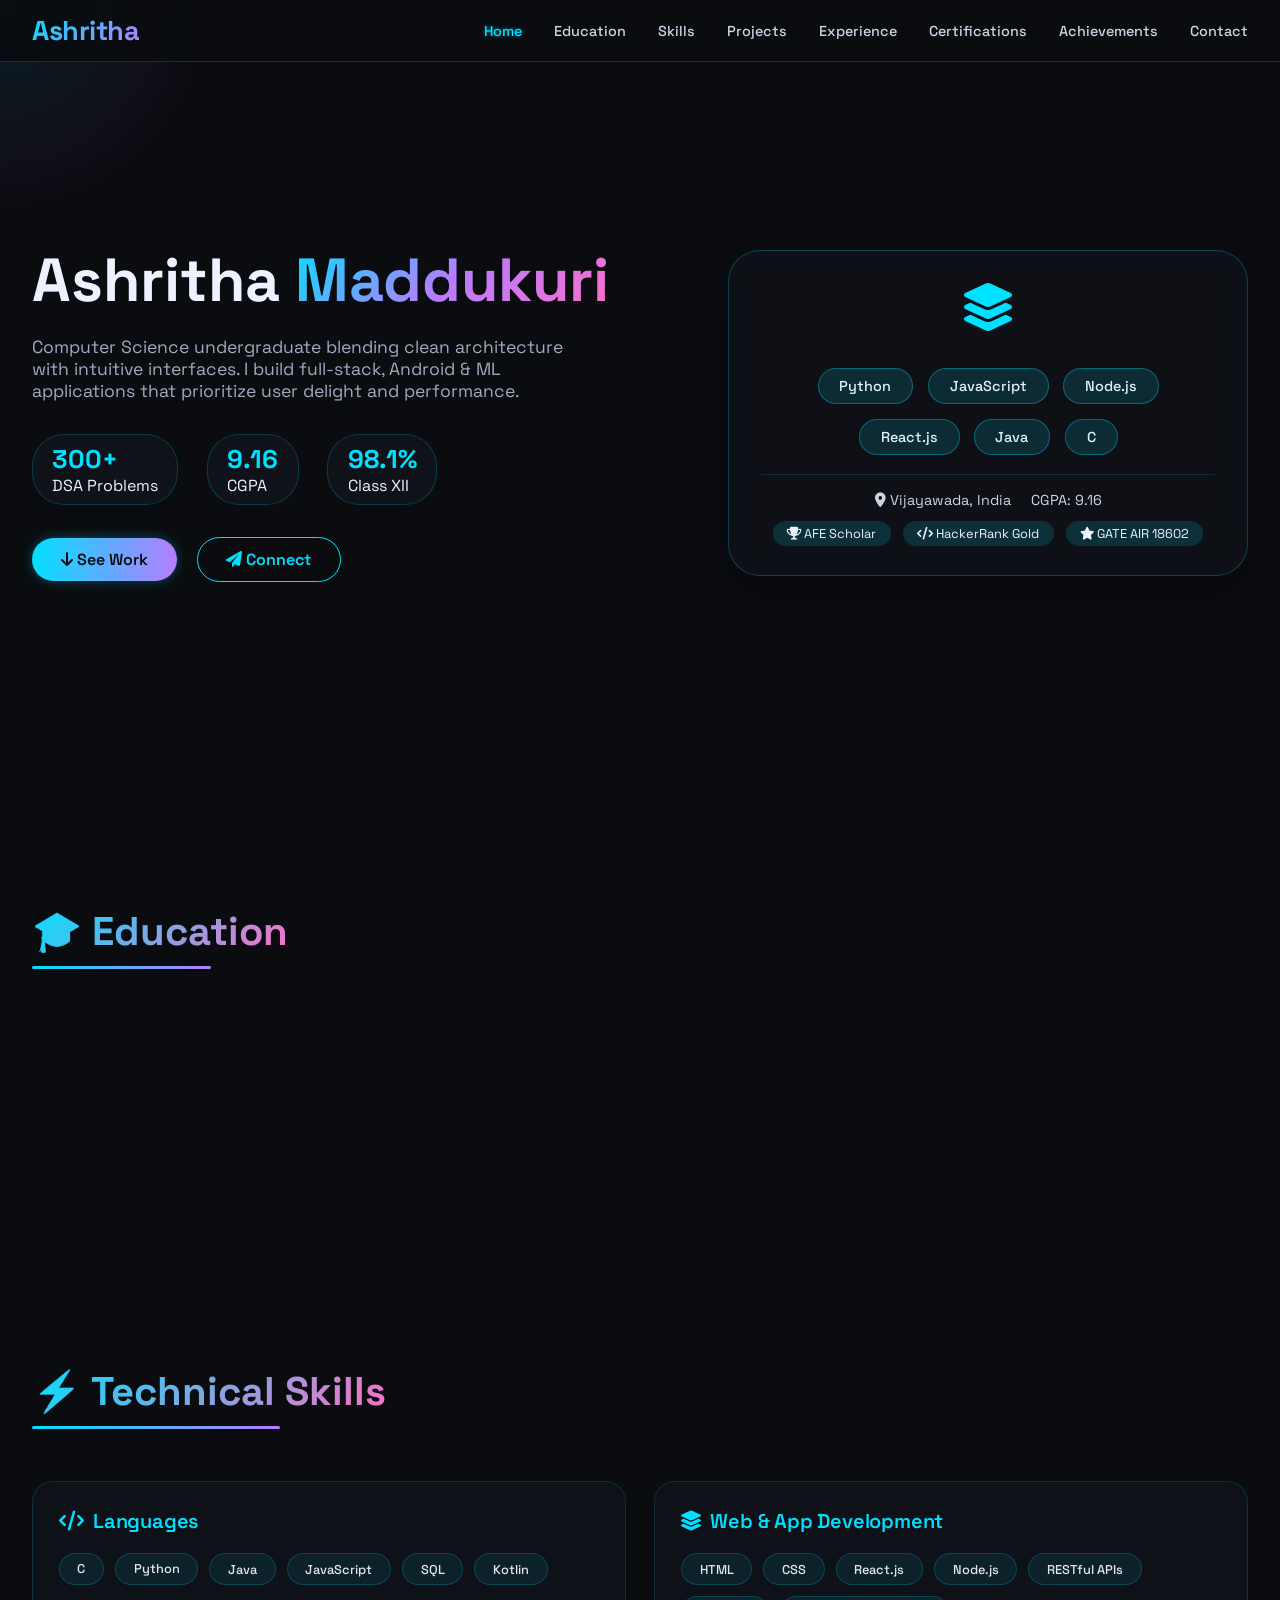
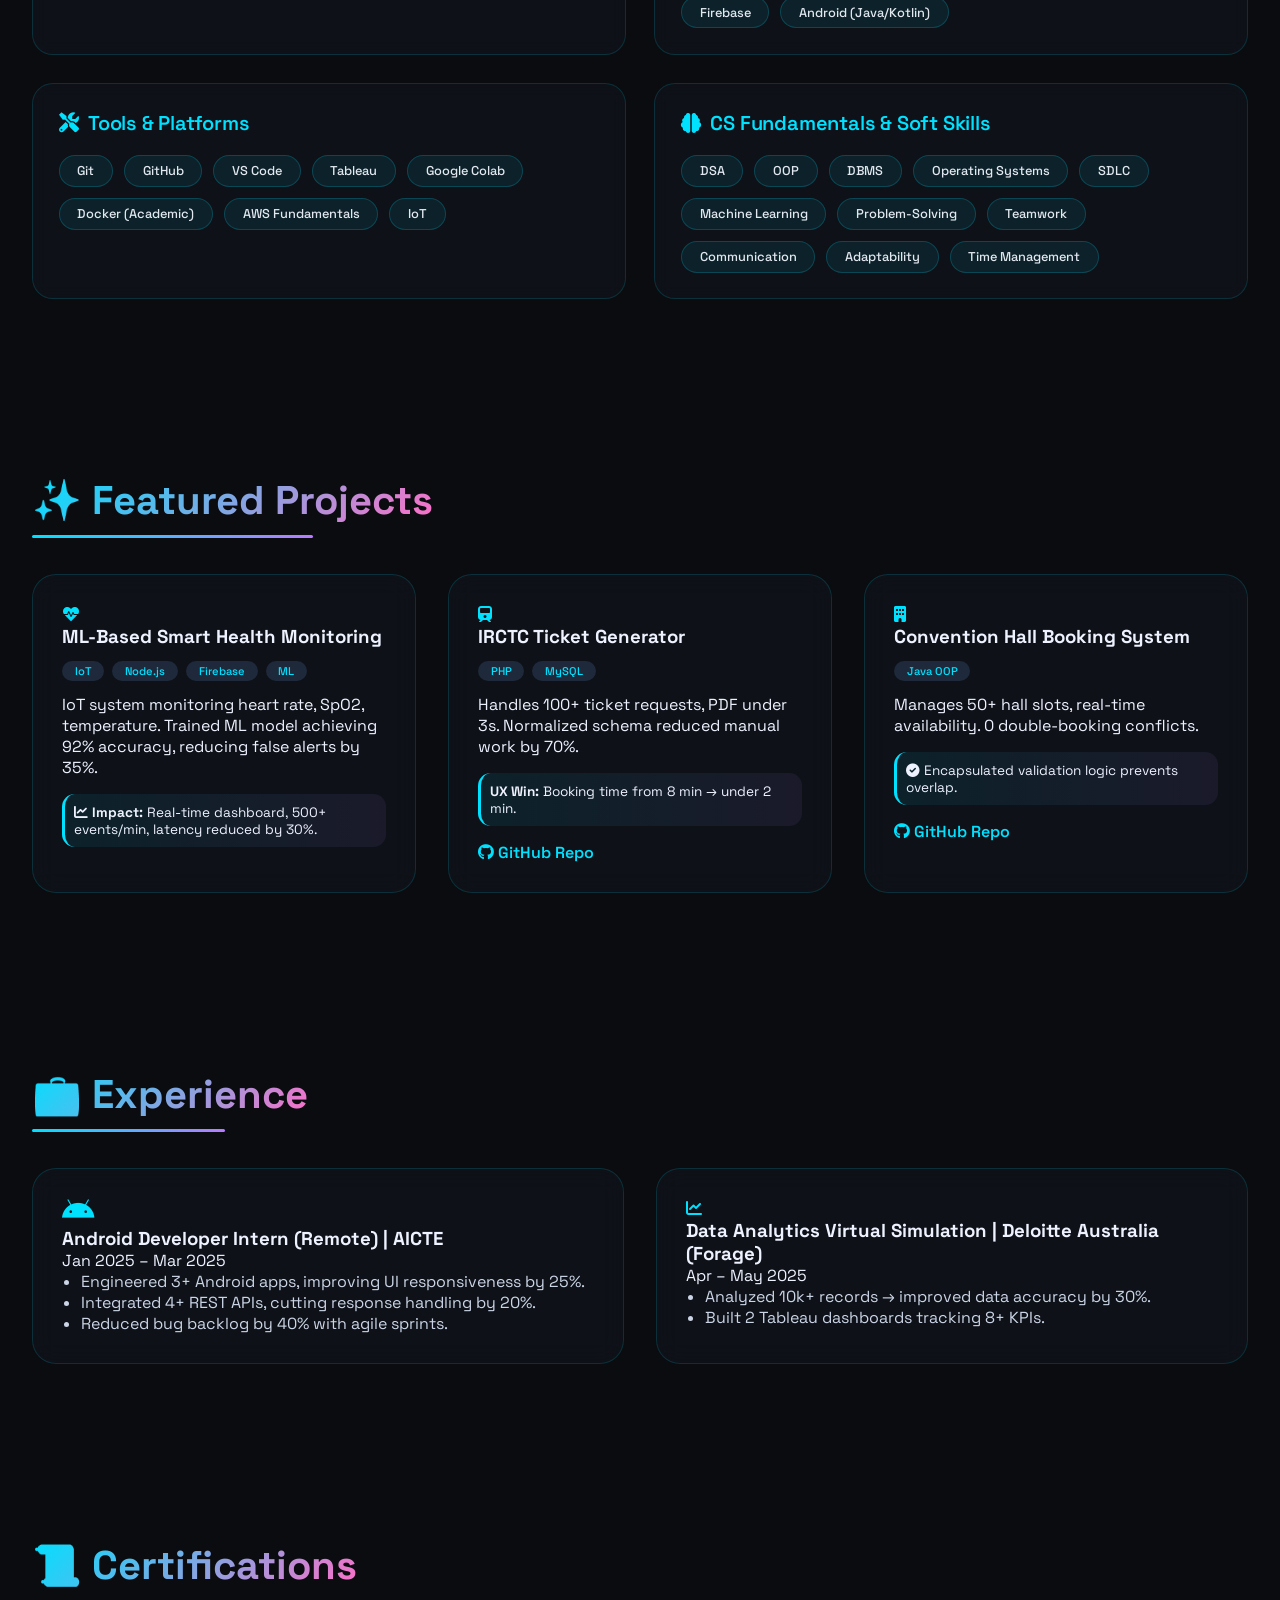
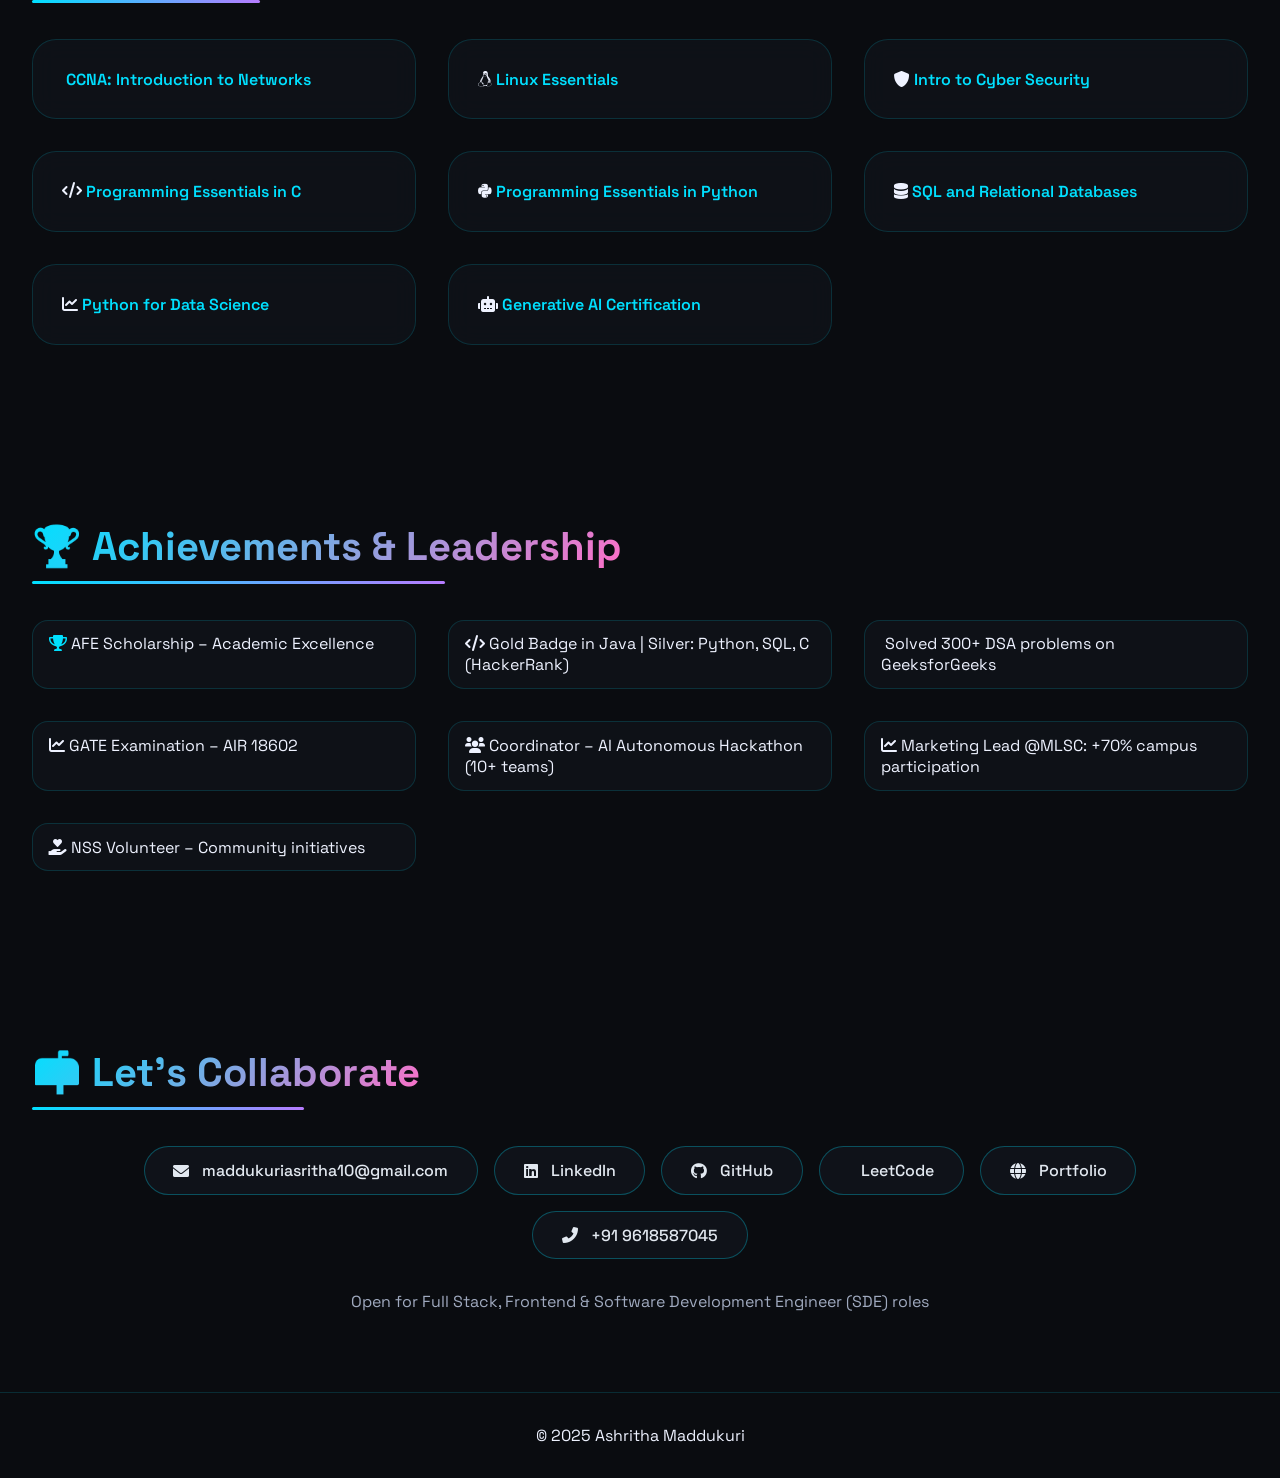
==== commit 0be25a5a: "Update index.html" ====
--- a/index.html
+++ b/index.html
@@ -436,7 +436,7 @@
 
 <nav class="navbar" id="navbar">
   <div class="container nav-flex">
-    <div class="logo">Ashritha.dev</div>
+    <div class="logo">Ashritha</div>
     <ul class="nav-links">
       <li><a href="#home" class="nav-link active">Home</a></li>
       <li><a href="#education" class="nav-link">Education</a></li>
@@ -676,4 +676,4 @@
   });
 </script>
 </body>
-</html>+</html>
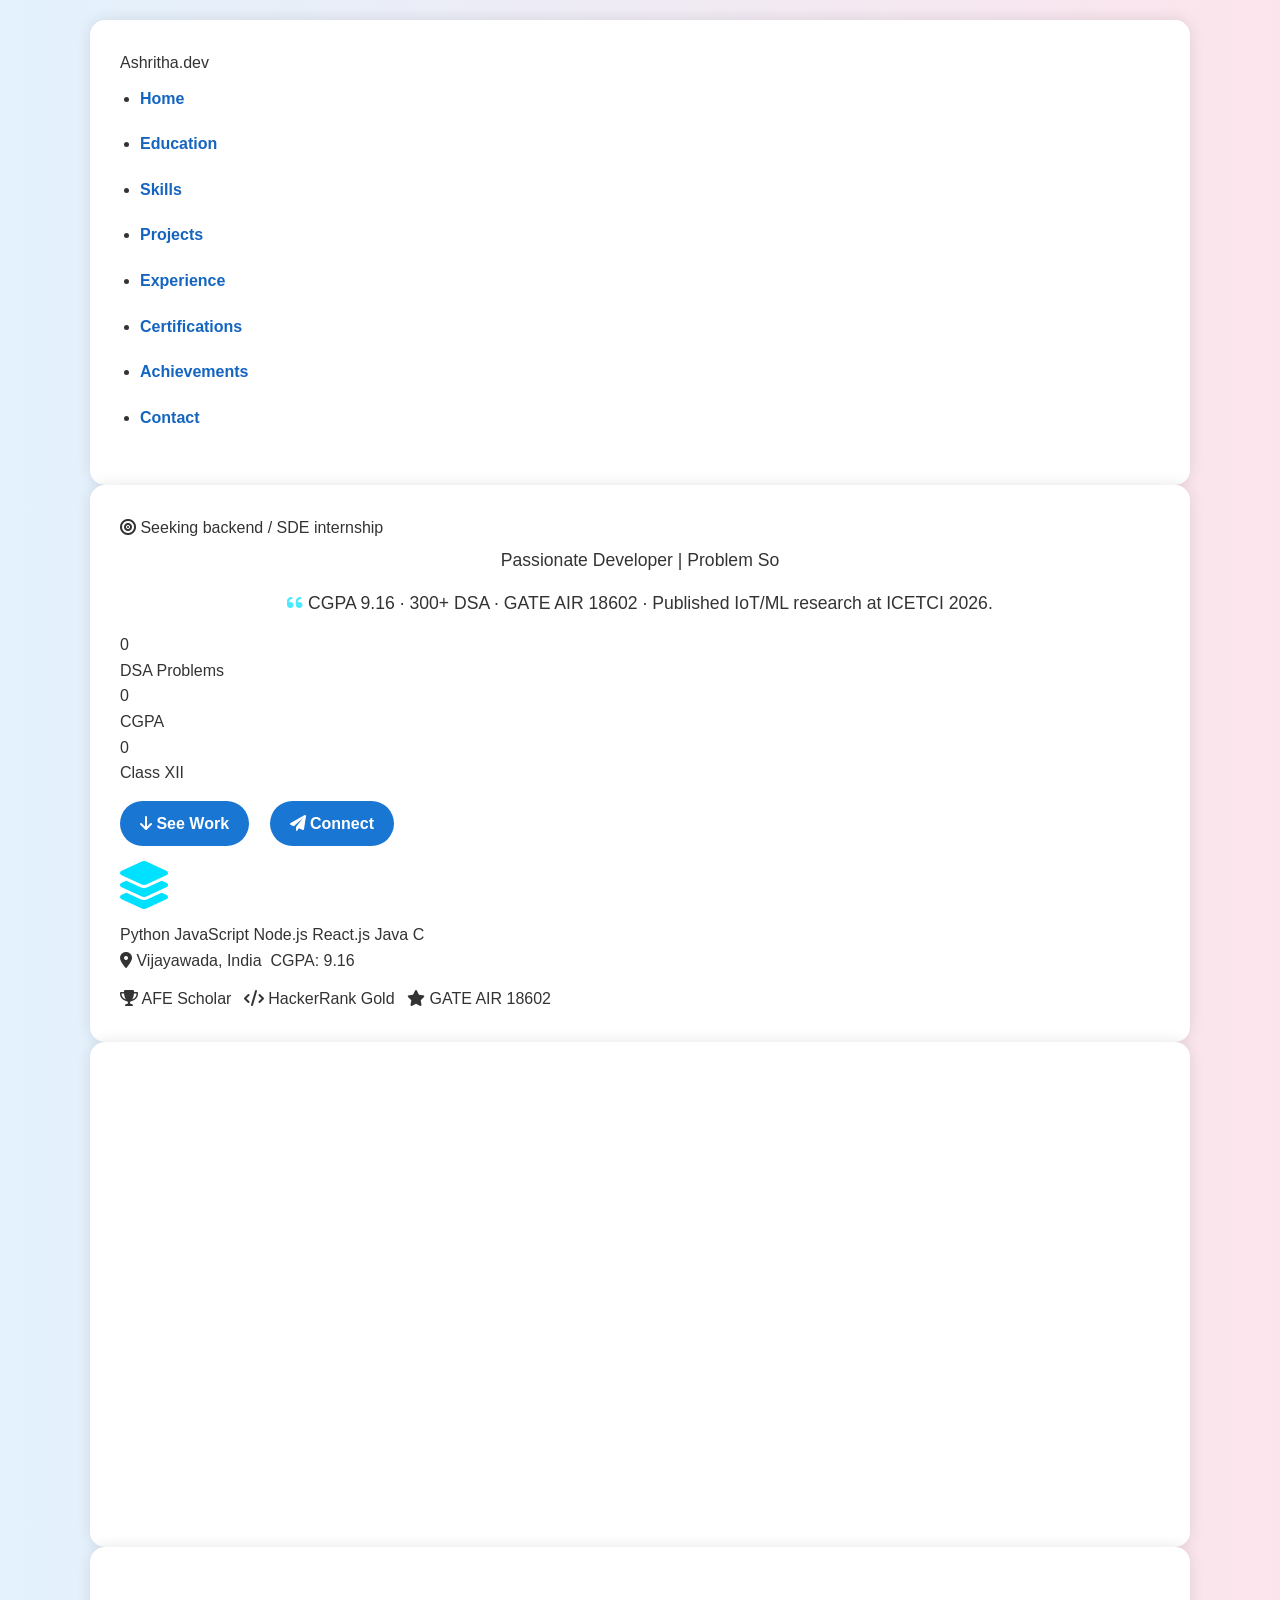
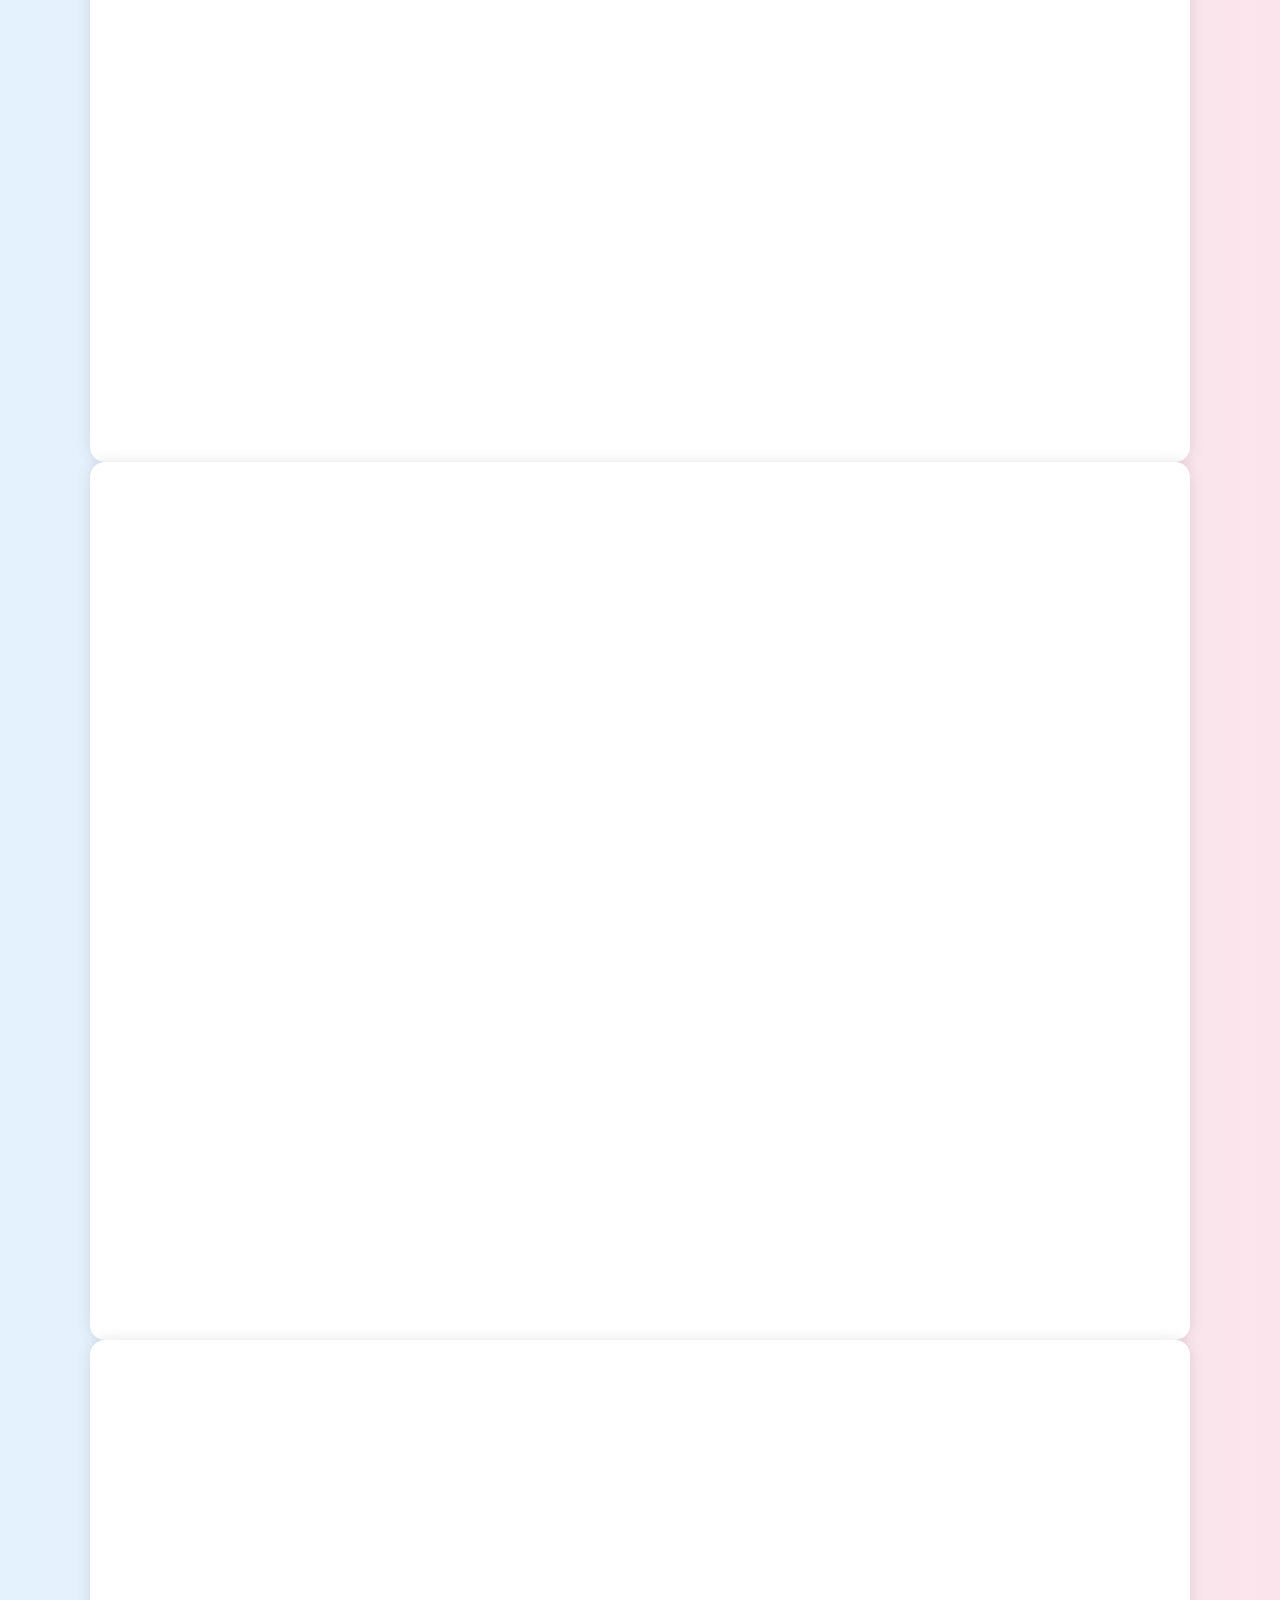
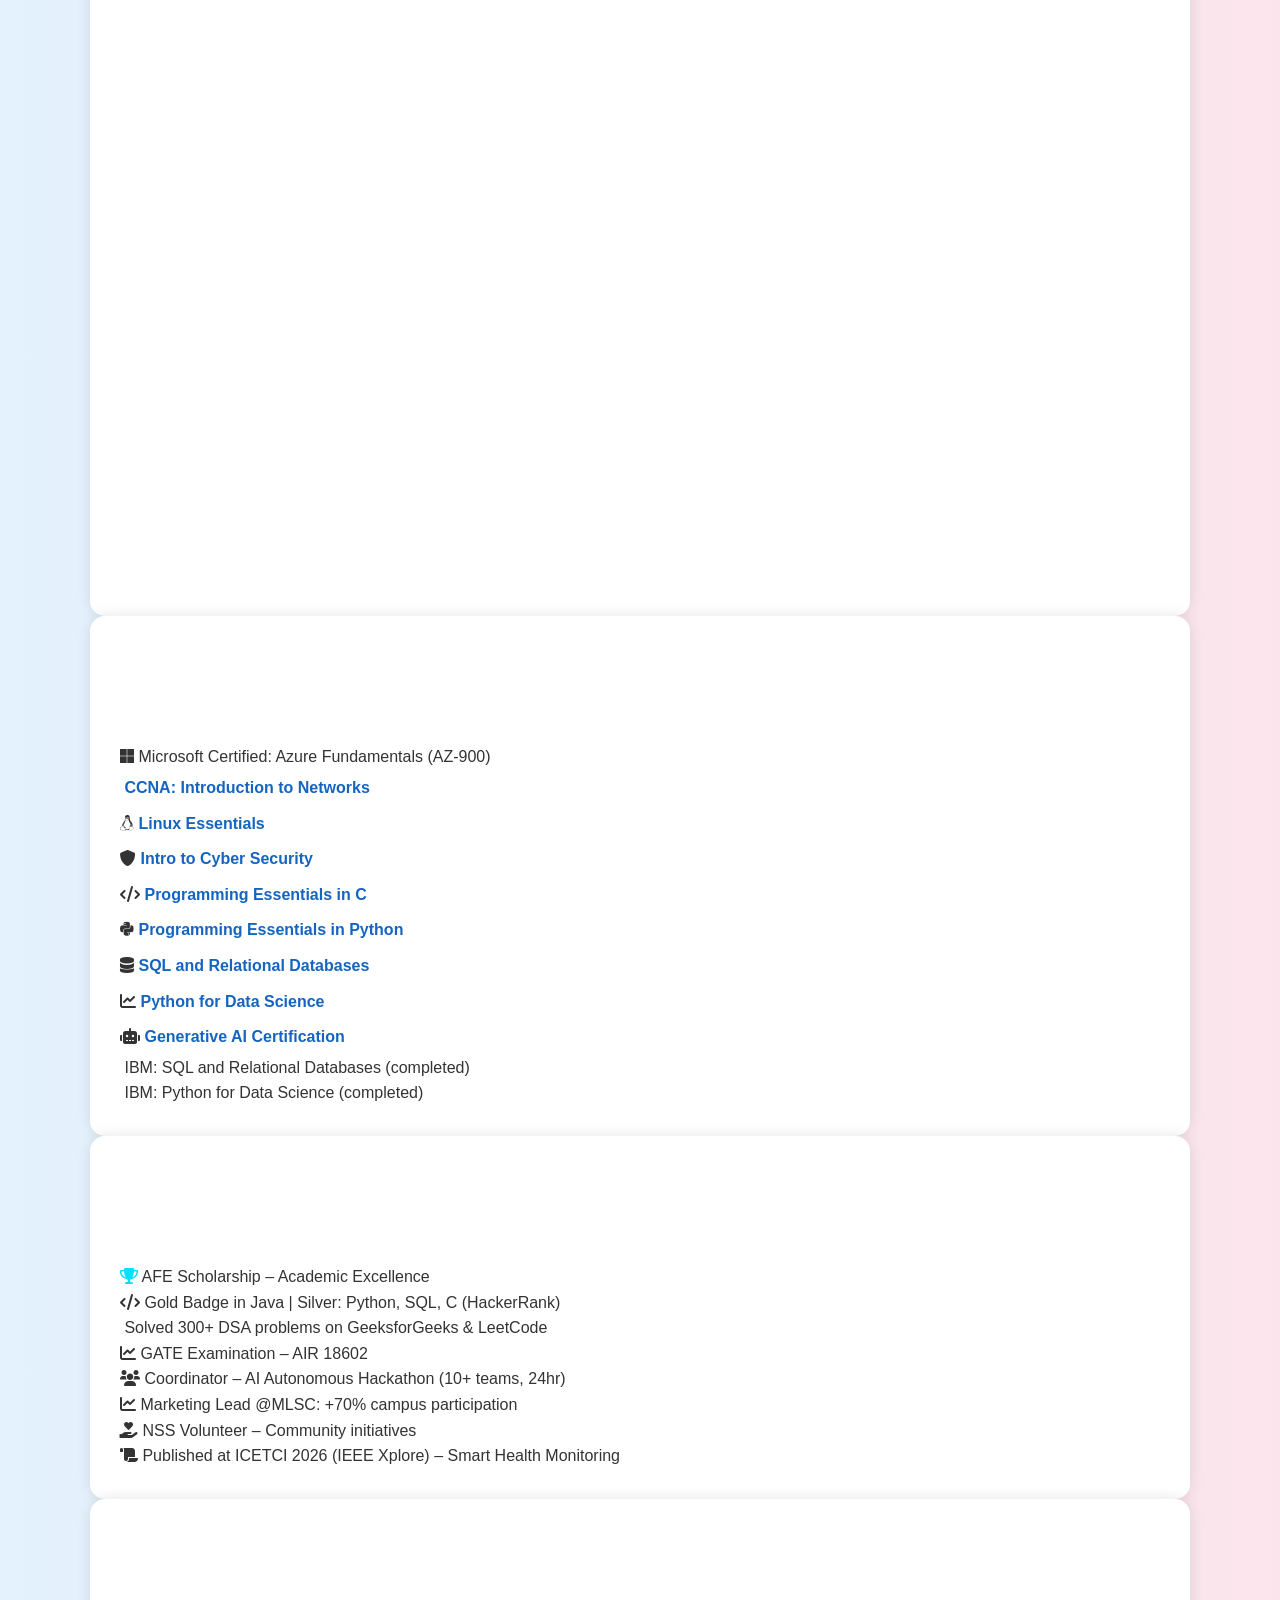
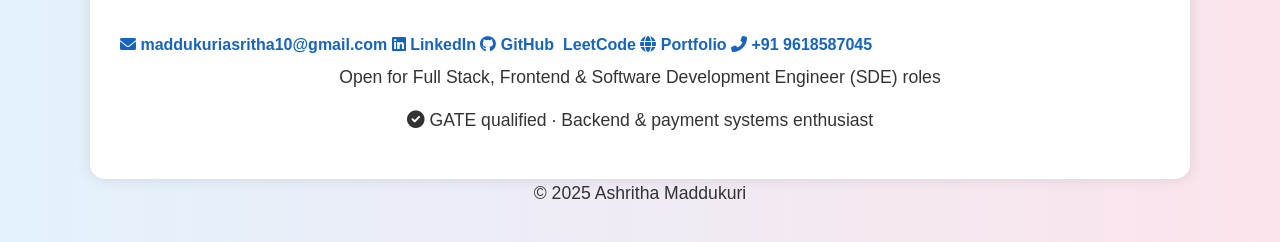
==== commit b603d481: "Update index.html" ====
--- a/index.html
+++ b/index.html
@@ -4,439 +4,38 @@
   <meta charset="UTF-8">
   <meta name="viewport" content="width=device-width, initial-scale=1.0, user-scalable=yes">
   <title>Ashritha Maddukuri | Portfolio</title>
+
   <!-- Google Fonts + Font Awesome -->
+  <link rel="preconnect" href="https://fonts.googleapis.com">
+  <link rel="preconnect" href="https://fonts.gstatic.com" crossorigin>
   <link href="https://fonts.googleapis.com/css2?family=Space+Grotesk:wght@300;400;500;600;700&display=swap" rel="stylesheet">
   <link rel="stylesheet" href="https://cdnjs.cloudflare.com/ajax/libs/font-awesome/6.0.0-beta3/css/all.min.css">
+
   <!-- AOS animations -->
   <link href="https://unpkg.com/aos@2.3.1/dist/aos.css" rel="stylesheet">
-  <style>
-    * {
-      margin: 0;
-      padding: 0;
-      box-sizing: border-box;
-    }
-
-    body {
-      font-family: 'Space Grotesk', sans-serif;
-      background: #0a0c10;
-      color: #eef2ff;
-      scroll-behavior: smooth;
-      overflow-x: hidden;
-    }
-
-    /* Modern dark theme with neon accents */
-    :root {
-      --bg-primary: #0a0c10;
-      --bg-card: #11151c;
-      --border-glow: rgba(0, 255, 255, 0.2);
-      --accent-cyan: #00e0ff;
-      --accent-purple: #b77cff;
-      --accent-pink: #ff6ec7;
-      --text-primary: #f0f3fa;
-      --text-secondary: #a0aabf;
-    }
-
-    /* Custom cursor glow */
-    .cursor-glow {
-      width: 450px;
-      height: 450px;
-      background: radial-gradient(circle, rgba(0,224,255,0.08) 0%, rgba(183,124,255,0.04) 50%, transparent 70%);
-      position: fixed;
-      pointer-events: none;
-      z-index: 999;
-      border-radius: 50%;
-      transform: translate(-50%, -50%);
-      transition: transform 0.08s ease;
-    }
-
-    ::-webkit-scrollbar { width: 5px; }
-    ::-webkit-scrollbar-track { background: #11151c; }
-    ::-webkit-scrollbar-thumb { background: #00e0ff; border-radius: 10px; }
-
-    .container {
-      max-width: 1280px;
-      margin: 0 auto;
-      padding: 0 2rem;
-    }
-
-    /* Glassmorphism Navbar */
-    .navbar {
-      position: fixed;
-      top: 0;
-      width: 100%;
-      background: rgba(10, 12, 16, 0.85);
-      backdrop-filter: blur(16px);
-      border-bottom: 1px solid rgba(0, 224, 255, 0.2);
-      z-index: 1000;
-      padding: 0.8rem 0;
-      transition: all 0.3s;
-    }
-    .nav-flex {
-      display: flex;
-      justify-content: space-between;
-      align-items: center;
-      flex-wrap: wrap;
-    }
-    .logo {
-      font-size: 1.7rem;
-      font-weight: 700;
-      background: linear-gradient(135deg, #00e0ff, #b77cff);
-      -webkit-background-clip: text;
-      background-clip: text;
-      color: transparent;
-      letter-spacing: -0.5px;
-    }
-    .nav-links {
-      display: flex;
-      gap: 2rem;
-      list-style: none;
-      flex-wrap: wrap;
-    }
-    .nav-links a {
-      text-decoration: none;
-      font-weight: 500;
-      color: #cbd5e6;
-      transition: 0.3s;
-      font-size: 0.9rem;
-    }
-    .nav-links a:hover, .nav-links a.active {
-      color: #00e0ff;
-      text-shadow: 0 0 5px rgba(0,224,255,0.5);
-    }
-    .btn {
-      display: inline-block;
-      background: linear-gradient(95deg, #00e0ff, #b77cff);
-      padding: 0.7rem 1.8rem;
-      border-radius: 40px;
-      font-weight: 600;
-      text-decoration: none;
-      color: #0a0c10;
-      transition: all 0.3s;
-      box-shadow: 0 0 12px rgba(0,224,255,0.3);
-      border: none;
-      cursor: pointer;
-    }
-    .btn-outline {
-      background: transparent;
-      border: 1.5px solid #00e0ff;
-      color: #00e0ff;
-      box-shadow: none;
-    }
-    .btn-outline:hover {
-      background: #00e0ff;
-      color: #0a0c10;
-      transform: translateY(-3px);
-    }
-    .btn:hover {
-      transform: translateY(-3px);
-      box-shadow: 0 0 20px rgba(0,224,255,0.5);
-    }
-    section {
-      padding: 6rem 0 5rem;
-    }
-    .section-title {
-      font-size: 2.5rem;
-      font-weight: 700;
-      margin-bottom: 3rem;
-      position: relative;
-      display: inline-block;
-      background: linear-gradient(135deg, #00e0ff, #ff6ec7);
-      -webkit-background-clip: text;
-      background-clip: text;
-      color: transparent;
-    }
-    .section-title:after {
-      content: '';
-      position: absolute;
-      bottom: -12px;
-      left: 0;
-      width: 70%;
-      height: 3px;
-      background: linear-gradient(90deg, #00e0ff, #b77cff);
-      border-radius: 4px;
-    }
-
-    /* Hero Section */
-    .hero {
-      min-height: 90vh;
-      display: flex;
-      align-items: center;
-      position: relative;
-    }
-    .hero-grid {
-      display: flex;
-      align-items: center;
-      gap: 3rem;
-      flex-wrap: wrap;
-    }
-    .hero-content {
-      flex: 1;
-    }
-    .hero-badge {
-      background: rgba(0,224,255,0.15);
-      backdrop-filter: blur(4px);
-      padding: 0.3rem 1.2rem;
-      border-radius: 40px;
-      display: inline-block;
-      font-size: 0.85rem;
-      font-weight: 500;
-      border: 1px solid rgba(0,224,255,0.4);
-      margin-bottom: 1.5rem;
-      color: #00e0ff;
-    }
-    .hero-content h1 {
-      font-size: 3.8rem;
-      font-weight: 700;
-      line-height: 1.2;
-      margin-bottom: 1rem;
-    }
-    .gradient-text {
-      background: linear-gradient(135deg, #00e0ff, #b77cff, #ff6ec7);
-      -webkit-background-clip: text;
-      background-clip: text;
-      color: transparent;
-    }
-    .hero-desc {
-      font-size: 1.1rem;
-      color: #a0aabf;
-      max-width: 550px;
-      margin: 1.2rem 0;
-    }
-    .hero-stats {
-      display: flex;
-      gap: 1.8rem;
-      margin: 2rem 0;
-    }
-    .stat {
-      background: rgba(17, 21, 28, 0.8);
-      backdrop-filter: blur(8px);
-      padding: 0.5rem 1.2rem;
-      border-radius: 2rem;
-      border: 1px solid rgba(0,224,255,0.2);
-    }
-    .stat span {
-      font-size: 1.6rem;
-      font-weight: 700;
-      color: #00e0ff;
-    }
-    .hero-avatar {
-      flex: 0.7;
-      background: rgba(17, 21, 28, 0.6);
-      backdrop-filter: blur(14px);
-      border-radius: 2rem;
-      padding: 2rem;
-      text-align: center;
-      border: 1px solid rgba(0,224,255,0.25);
-      box-shadow: 0 20px 40px -12px rgba(0,0,0,0.5);
-    }
-
-    /* Skillset front */
-    .skillset-front {
-      display: flex;
-      flex-wrap: wrap;
-      justify-content: center;
-      gap: 0.9rem;
-      margin: 1.5rem 0 1.2rem 0;
-    }
-    .skill-badge {
-      background: rgba(0,224,255,0.12);
-      border: 1px solid rgba(0,224,255,0.35);
-      border-radius: 50px;
-      padding: 0.5rem 1.3rem;
-      font-size: 0.9rem;
-      font-weight: 500;
-      color: #e0f2fe;
-      transition: all 0.2s;
-      backdrop-filter: blur(4px);
-    }
-    .skill-badge:hover {
-      background: #00e0ff;
-      color: #0a0c10;
-      transform: translateY(-2px);
-    }
-    .info-line {
-      display: flex;
-      justify-content: center;
-      align-items: center;
-      gap: 1rem;
-      flex-wrap: wrap;
-      margin-top: 1rem;
-      font-size: 0.9rem;
-      color: #cbd5e6;
-      border-top: 1px solid rgba(0,224,255,0.15);
-      padding-top: 1rem;
-    }
-    .badge-gold {
-      background: rgba(0,224,255,0.15);
-      padding: 0.25rem 0.9rem;
-      border-radius: 30px;
-      font-size: 0.8rem;
-    }
-    .role-tags {
-      display: flex;
-      flex-wrap: wrap;
-      gap: 0.8rem;
-      justify-content: center;
-      margin-top: 1rem;
-    }
-    .role-tag {
-      background: rgba(0,224,255,0.1);
-      border-radius: 40px;
-      padding: 0.3rem 1rem;
-      font-size: 0.75rem;
-      font-weight: 500;
-      border: 1px solid rgba(0,224,255,0.3);
-      color: #00e0ff;
-    }
-
-    /* SKILLS SECTION - 2x2 Grid with categories exactly from resume */
-    .skills-showcase {
-      display: grid;
-      grid-template-columns: repeat(2, 1fr);
-      gap: 1.8rem;
-      margin-top: 1rem;
-    }
-    .skill-category {
-      background: rgba(17, 21, 28, 0.7);
-      backdrop-filter: blur(8px);
-      border-radius: 1.3rem;
-      padding: 1.6rem;
-      border: 1px solid rgba(0,224,255,0.15);
-      transition: all 0.3s;
-    }
-    .skill-category:hover {
-      border-color: #00e0ff;
-      transform: translateY(-4px);
-      box-shadow: 0 12px 20px -12px rgba(0,224,255,0.15);
-    }
-    .skill-category h3 {
-      font-size: 1.25rem;
-      font-weight: 600;
-      margin-bottom: 1.2rem;
-      color: #00e0ff;
-      display: flex;
-      align-items: center;
-      gap: 0.6rem;
-      letter-spacing: -0.2px;
-    }
-    .skill-tag-group {
-      display: flex;
-      flex-wrap: wrap;
-      gap: 0.7rem;
-    }
-    .skill-tag {
-      background: rgba(0,224,255,0.08);
-      border-radius: 40px;
-      padding: 0.4rem 1.1rem;
-      font-size: 0.8rem;
-      font-weight: 500;
-      transition: 0.2s;
-      border: 1px solid rgba(0,224,255,0.2);
-      color: #e2e8f0;
-    }
-    .skill-tag:hover {
-      background: #00e0ff;
-      color: #0a0c10;
-      transform: scale(1.02);
-    }
-
-    /* Cards */
-    .glass-card {
-      background: rgba(17, 21, 28, 0.7);
-      backdrop-filter: blur(12px);
-      border-radius: 1.5rem;
-      padding: 1.8rem;
-      border: 1px solid rgba(0,224,255,0.15);
-      transition: all 0.3s;
-      height: 100%;
-    }
-    .glass-card:hover {
-      transform: translateY(-5px);
-      border-color: #00e0ff;
-      box-shadow: 0 20px 30px -12px rgba(0,224,255,0.1);
-    }
-    .projects-grid, .grid-2, .cert-grid {
-      display: grid;
-      grid-template-columns: repeat(auto-fit, minmax(320px, 1fr));
-      gap: 2rem;
-    }
-    .project-tech {
-      display: flex;
-      flex-wrap: wrap;
-      gap: 0.5rem;
-      margin: 0.8rem 0;
-    }
-    .tech-badge {
-      background: #1e293b;
-      padding: 0.2rem 0.8rem;
-      border-radius: 20px;
-      font-size: 0.7rem;
-      font-weight: 500;
-      color: #00e0ff;
-    }
-    .insight-metric {
-      background: linear-gradient(90deg, rgba(0,224,255,0.08), rgba(183,124,255,0.08));
-      border-left: 3px solid #00e0ff;
-      padding: 0.6rem;
-      border-radius: 0.8rem;
-      margin: 1rem 0;
-      font-size: 0.85rem;
-    }
-    .cert-link {
-      text-decoration: none;
-      color: #00e0ff;
-      font-weight: 600;
-      transition: 0.2s;
-    }
-    .cert-link:hover {
-      text-decoration: underline;
-      text-shadow: 0 0 4px #00e0ff;
-    }
-    .achi-item {
-      background: rgba(17, 21, 28, 0.7);
-      border-radius: 1rem;
-      padding: 0.8rem 1rem;
-      border: 1px solid rgba(0,224,255,0.15);
-      transition: 0.2s;
-    }
-    .contact-btn {
-      background: rgba(17, 21, 28, 0.8);
-      padding: 0.8rem 1.8rem;
-      border-radius: 60px;
-      display: inline-flex;
-      align-items: center;
-      gap: 0.8rem;
-      text-decoration: none;
-      color: #e2e8f0;
-      font-weight: 500;
-      border: 1px solid rgba(0,224,255,0.3);
-      transition: 0.3s;
-    }
-    .contact-btn:hover {
-      background: #00e0ff;
-      color: #0a0c10;
-      transform: translateY(-4px);
-      border-color: #00e0ff;
-    }
-    footer {
-      text-align: center;
-      padding: 2rem;
-      border-top: 1px solid rgba(0,224,255,0.15);
-      background: #0a0c10;
-    }
-    @media (max-width: 800px) {
-      .hero-content h1 { font-size: 2.6rem; }
-      .nav-flex { flex-direction: column; gap: 1rem; }
-      .skills-showcase { grid-template-columns: 1fr; }
-    }
-  </style>
+
+  <!-- Custom Styles -->
+  <link rel="stylesheet" href="style.css">
 </head>
 <body>
+
+<!-- Animated background blobs -->
+<div class="bg-blobs">
+  <div class="blob blob-1"></div>
+  <div class="blob blob-2"></div>
+  <div class="blob blob-3"></div>
+</div>
+
+<!-- Scroll progress bar -->
+<div class="scroll-progress" id="scrollProgress"></div>
+
+<!-- Cursor glow -->
 <div class="cursor-glow" id="cursorGlow"></div>
 
+<!-- Navbar -->
 <nav class="navbar" id="navbar">
   <div class="container nav-flex">
-    <div class="logo">Ashritha</div>
+    <div class="logo">Ashritha.dev</div>
     <ul class="nav-links">
       <li><a href="#home" class="nav-link active">Home</a></li>
       <li><a href="#education" class="nav-link">Education</a></li>
@@ -454,19 +53,27 @@
   <!-- HOME Section -->
   <section id="home" class="hero">
     <div class="container hero-grid">
-      <div class="hero-content" data-aos="fade-right" data-aos-duration="1000">
-        
-        <h1>Ashritha <span class="gradient-text">Maddukuri</span></h1>
+      <div class="hero-content">
+        <div class="hero-badge"><i class="fas fa-bullseye"></i> Seeking backend / SDE internship</div>
+        <h1>
+          <span id="firstName"></span> <span class="gradient-text" id="lastName"></span>
+        </h1>
         <p class="hero-desc">Computer Science undergraduate blending clean architecture with intuitive interfaces. I build full-stack, Android & ML applications that prioritize user delight and performance.</p>
+        <p class="hero-quote">
+          <i class="fas fa-quote-left" style="color: #00e0ff; opacity:0.7;"></i>
+          CGPA 9.16 · 300+ DSA · GATE AIR 18602 · Published IoT/ML research at ICETCI 2026.
+        </p>
         <div class="hero-stats">
-          <div class="stat"><span>300+</span><br>DSA Problems</div>
-          <div class="stat"><span>9.16</span><br>CGPA</div>
-          <div class="stat"><span>98.1%</span><br>Class XII</div>
-        </div>
-                <div><a href="#projects" class="btn"><i class="fas fa-arrow-down"></i> See Work</a>
-        <a href="#contact" class="btn btn-outline" style="margin-left: 1rem;"><i class="fas fa-paper-plane"></i> Connect</a></div>
-      </div>
-      <div class="hero-avatar" data-aos="fade-left" data-aos-duration="1000">
+          <div class="stat"><span data-count="300" data-suffix="+">0</span><br>DSA Problems</div>
+          <div class="stat"><span data-count="9.16" data-decimal="true">0</span><br>CGPA</div>
+          <div class="stat"><span data-count="98.1" data-decimal="true" data-suffix="%">0</span><br>Class XII</div>
+        </div>
+        <div>
+          <a href="#projects" class="btn"><i class="fas fa-arrow-down"></i> See Work</a>
+          <a href="#contact" class="btn btn-outline" style="margin-left: 1rem;"><i class="fas fa-paper-plane"></i> Connect</a>
+        </div>
+      </div>
+      <div class="hero-avatar">
         <i class="fas fa-layer-group" style="font-size: 3rem; color:#00e0ff; margin-bottom: 0.8rem;"></i>
         <div class="skillset-front">
           <span class="skill-badge">Python</span>
@@ -483,9 +90,8 @@
         <div style="margin-top: 0.8rem;">
           <span class="badge-gold"><i class="fas fa-trophy"></i> AFE Scholar</span>
           <span class="badge-gold" style="margin-left: 0.5rem;"><i class="fas fa-code"></i> HackerRank Gold</span>
-	<span class="badge-gold" style="margin-left: 0.5rem;"><i class="fas fa-star"></i> GATE AIR 18602</span>
-        </div>
-        
+          <span class="badge-gold" style="margin-left: 0.5rem;"><i class="fas fa-star"></i> GATE AIR 18602</span>
+        </div>
       </div>
     </div>
   </section>
@@ -495,18 +101,27 @@
     <div class="container">
       <h2 class="section-title" data-aos="fade-up">🎓 Education</h2>
       <div class="grid-2">
-        <div class="glass-card" data-aos="flip-left"><i class="fas fa-university" style="font-size: 1.8rem; color:#00e0ff;"></i><h3>B.Tech, Computer Science</h3><p>Velagapudi Ramakrishna Siddhartha Engineering College, Vijayawada<br>2023 – 2027 | CGPA: 9.16/10</p><div class="skill-tag">DSA, OOP, DBMS, OS, ML, Full Stack</div></div>
-        <div class="glass-card" data-aos="flip-right"><i class="fas fa-chalkboard" style="font-size: 1.8rem; color:#b77cff;"></i><h3>Intermediate, MPC (Class XII)</h3><p>Sri Chaitanya Junior College, Vijayawada<br>2021 – 2023 | 98.1%</p><div class="skill-tag">Academic Excellence in Mathematics & CS</div></div>
-      </div>
-    </div>
-  </section>
-
-  <!-- TECHNICAL SKILLS - 2x2 layout exactly matching resume categories from LaTeX -->
+        <div class="glass-card" data-aos="flip-left">
+          <i class="fas fa-university" style="font-size: 1.8rem; color:#00e0ff;"></i>
+          <h3>B.Tech, Computer Science</h3>
+          <p>Velagapudi Ramakrishna Siddhartha Engineering College, Vijayawada<br>2023 – 2027 | CGPA: 9.16/10</p>
+          <div class="skill-tag">DSA, OOP, DBMS, OS, ML, Full Stack</div>
+        </div>
+        <div class="glass-card" data-aos="flip-right">
+          <i class="fas fa-chalkboard" style="font-size: 1.8rem; color:#b77cff;"></i>
+          <h3>Intermediate, MPC (Class XII)</h3>
+          <p>Sri Chaitanya Junior College, Vijayawada<br>2021 – 2023 | 98.1%</p>
+          <div class="skill-tag">Academic Excellence in Mathematics & CS</div>
+        </div>
+      </div>
+    </div>
+  </section>
+
+  <!-- TECHNICAL SKILLS -->
   <section id="skills">
     <div class="container">
       <h2 class="section-title" data-aos="fade-up">⚡ Technical Skills</h2>
       <div class="skills-showcase">
-        <!-- Languages -->
         <div class="skill-category" data-aos="zoom-in">
           <h3><i class="fas fa-code"></i> Languages</h3>
           <div class="skill-tag-group">
@@ -518,7 +133,6 @@
             <span class="skill-tag">Kotlin</span>
           </div>
         </div>
-        <!-- Web & App Development -->
         <div class="skill-category" data-aos="zoom-in" data-aos-delay="100">
           <h3><i class="fas fa-layer-group"></i> Web & App Development</h3>
           <div class="skill-tag-group">
@@ -526,12 +140,14 @@
             <span class="skill-tag">CSS</span>
             <span class="skill-tag">React.js</span>
             <span class="skill-tag">Node.js</span>
+            <span class="skill-tag">Express.js</span>
             <span class="skill-tag">RESTful APIs</span>
             <span class="skill-tag">Firebase</span>
+            <span class="skill-tag">MongoDB</span>
+            <span class="skill-tag">JWT Auth</span>
             <span class="skill-tag">Android (Java/Kotlin)</span>
           </div>
         </div>
-        <!-- Tools & Platforms -->
         <div class="skill-category" data-aos="zoom-in" data-aos-delay="200">
           <h3><i class="fas fa-tools"></i> Tools & Platforms</h3>
           <div class="skill-tag-group">
@@ -540,12 +156,12 @@
             <span class="skill-tag">VS Code</span>
             <span class="skill-tag">Tableau</span>
             <span class="skill-tag">Google Colab</span>
-            <span class="skill-tag">Docker (Academic)</span>
-            <span class="skill-tag">AWS Fundamentals</span>
-            <span class="skill-tag">IoT</span>
-          </div>
-        </div>
-        <!-- CS Fundamentals & Soft Skills (combined as per resume structure) -->
+            <span class="skill-tag">Docker (basic)</span>
+            <span class="skill-tag">Linux</span>
+            <span class="skill-tag">Arduino/ESP32</span>
+            <span class="skill-tag">Azure (AZ-900)</span>
+          </div>
+        </div>
         <div class="skill-category" data-aos="zoom-in" data-aos-delay="300">
           <h3><i class="fas fa-brain"></i> CS Fundamentals & Soft Skills</h3>
           <div class="skill-tag-group">
@@ -553,8 +169,11 @@
             <span class="skill-tag">OOP</span>
             <span class="skill-tag">DBMS</span>
             <span class="skill-tag">Operating Systems</span>
+            <span class="skill-tag">Computer Networks</span>
             <span class="skill-tag">SDLC</span>
             <span class="skill-tag">Machine Learning</span>
+            <span class="skill-tag">scikit-learn</span>
+            <span class="skill-tag">pandas</span>
             <span class="skill-tag">Problem-Solving</span>
             <span class="skill-tag">Teamwork</span>
             <span class="skill-tag">Communication</span>
@@ -563,6 +182,11 @@
           </div>
         </div>
       </div>
+      <div style="margin-top: 1.5rem; text-align: center;" data-aos="fade-up">
+        <span class="tech-badge" style="font-size:0.9rem; padding:0.6rem 1.4rem; border-radius: 40px;">
+          <i class="fas fa-file-alt"></i> Published at ICETCI 2026 · DOI: 10.1109/ICETCI1772.2026.11710635
+        </span>
+      </div>
     </div>
   </section>
 
@@ -571,9 +195,35 @@
     <div class="container">
       <h2 class="section-title" data-aos="fade-up">✨ Featured Projects</h2>
       <div class="projects-grid">
-        <div class="glass-card" data-aos="fade-up"><i class="fas fa-heartbeat" style="color:#00e0ff;"></i><h3>ML-Based Smart Health Monitoring</h3><div class="project-tech"><span class="tech-badge">IoT</span><span class="tech-badge">Node.js</span><span class="tech-badge">Firebase</span><span class="tech-badge">ML</span></div><p>IoT system monitoring heart rate, SpO2, temperature. Trained ML model achieving 92% accuracy, reducing false alerts by 35%.</p><div class="insight-metric"><i class="fas fa-chart-line"></i> <strong>Impact:</strong> Real-time dashboard, 500+ events/min, latency reduced by 30%.</div></div>
-        <div class="glass-card" data-aos="fade-up" data-aos-delay="100"><i class="fas fa-train" style="color:#00e0ff;"></i><h3>IRCTC Ticket Generator</h3><div class="project-tech"><span class="tech-badge">PHP</span><span class="tech-badge">MySQL</span></div><p>Handles 100+ ticket requests, PDF under 3s. Normalized schema reduced manual work by 70%.</p><div class="insight-metric"><strong>UX Win:</strong> Booking time from 8 min → under 2 min.</div><a href="https://github.com/ashrithamaddukuri/irctc" target="_blank" class="cert-link"><i class="fab fa-github"></i> GitHub Repo</a></div>
-        <div class="glass-card" data-aos="fade-up" data-aos-delay="200"><i class="fas fa-building" style="color:#00e0ff;"></i><h3>Convention Hall Booking System</h3><div class="project-tech"><span class="tech-badge">Java OOP</span></div><p>Manages 50+ hall slots, real-time availability. 0 double-booking conflicts.</p><div class="insight-metric"><i class="fas fa-check-circle"></i> Encapsulated validation logic prevents overlap.</div><a href="https://github.com/ashrithamaddukuri/Convention-Hall-Booking" target="_blank" class="cert-link"><i class="fab fa-github"></i> GitHub Repo</a></div>
+        <div class="glass-card" data-aos="fade-up">
+          <i class="fas fa-heartbeat" style="color:#00e0ff;"></i>
+          <h3>ML-Based Smart Health Monitoring & Anomaly Detection</h3>
+          <div class="project-tech">
+            <span class="tech-badge">IoT</span><span class="tech-badge">Node.js</span>
+            <span class="tech-badge">Firebase</span><span class="tech-badge">ML</span>
+            <span class="tech-badge">ESP32</span>
+          </div>
+          <p>End-to-end IoT system (ESP32, pulse oximeter, temp sensor) streaming real-time vitals to Node.js/Firebase dashboard. Random Forest classifier on 2,751 readings, 96% accuracy, 0.96 macro-F1. Deployed with volunteers.</p>
+          <div class="insight-metric"><i class="fas fa-chart-line"></i> <strong>Impact:</strong> Real-time dashboard, 500+ events/min, latency reduced by 30%.</div>
+          <div class="pub-item"><i class="fas fa-scroll"></i> <strong>Published:</strong> ICETCI 2026 (IEEE Xplore) · DOI: 10.1109/ICETCI1772.2026.11710635</div>
+          <a href="https://github.com/ashrithamaddukuri" target="_blank" class="cert-link" style="display:inline-block; margin-top:0.8rem;"><i class="fab fa-github"></i> GitHub Repo</a>
+        </div>
+        <div class="glass-card" data-aos="fade-up" data-aos-delay="100">
+          <i class="fas fa-train" style="color:#00e0ff;"></i>
+          <h3>IRCTC Ticket Generator</h3>
+          <div class="project-tech"><span class="tech-badge">PHP</span><span class="tech-badge">MySQL</span></div>
+          <p>IRCTC-style booking app with normalized MySQL schema, automated ticket generation. Handles 100+ requests, PDF under 3s, reduced manual work by 70%.</p>
+          <div class="insight-metric"><strong>UX Win:</strong> Booking time from 8 min → under 2 min.</div>
+          <a href="https://github.com/ashrithamaddukuri/irctc" target="_blank" class="cert-link"><i class="fab fa-github"></i> GitHub Repo</a>
+        </div>
+        <div class="glass-card" data-aos="fade-up" data-aos-delay="200">
+          <i class="fas fa-building" style="color:#00e0ff;"></i>
+          <h3>Convention Hall Booking System</h3>
+          <div class="project-tech"><span class="tech-badge">Java OOP</span></div>
+          <p>Manages 50+ hall slots, real-time availability. Encapsulation, inheritance, interfaces. Time-slot overlap detection prevents double-booking, with cancellation & cost calculation.</p>
+          <div class="insight-metric"><i class="fas fa-check-circle"></i> 0 double-booking conflicts.</div>
+          <a href="https://github.com/ashrithamaddukuri/Convention-Hall-Booking" target="_blank" class="cert-link"><i class="fab fa-github"></i> GitHub Repo</a>
+        </div>
       </div>
     </div>
   </section>
@@ -583,8 +233,36 @@
     <div class="container">
       <h2 class="section-title" data-aos="fade-up">💼 Experience</h2>
       <div class="grid-2">
-        <div class="glass-card"><i class="fab fa-android" style="font-size:1.8rem; color:#00e0ff;"></i><h3>Android Developer Intern (Remote) | AICTE</h3><p>Jan 2025 – Mar 2025</p><ul style="margin-left:1.2rem; color:#cbd5e6;"><li>Engineered 3+ Android apps, improving UI responsiveness by 25%.</li><li>Integrated 4+ REST APIs, cutting response handling by 20%.</li><li>Reduced bug backlog by 40% with agile sprints.</li></ul></div>
-        <div class="glass-card"><i class="fas fa-chart-line" style="color:#00e0ff;"></i><h3>Data Analytics Virtual Simulation | Deloitte Australia (Forage)</h3><p>Apr – May 2025</p><ul style="margin-left:1.2rem; color:#cbd5e6;"><li>Analyzed 10k+ records → improved data accuracy by 30%.</li><li>Built 2 Tableau dashboards tracking 8+ KPIs.</li></ul></div>
+        <div class="glass-card" data-aos="fade-up">
+          <i class="fas fa-code-branch" style="font-size:1.8rem; color:#00e0ff;"></i>
+          <h3>MERN Full Stack Development Intern (Virtual) | EduSkills Academy</h3>
+          <p><i class="far fa-calendar-alt"></i> Aug – Oct 2026</p>
+          <ul class="exp-list">
+            <li>Built RESTful APIs with Node.js/Express, MongoDB/Mongoose for data modeling.</li>
+            <li>Implemented JWT auth & authorization to secure API routes and manage user access.</li>
+            <li>Developed React front-end with Hooks, Context API, Redux Toolkit, React Router, Tailwind CSS, integrated with Node backend.</li>
+            <li>Completed capstone e-commerce platform (user management + product catalog) and Chat Log Analyzer project.</li>
+          </ul>
+        </div>
+        <div class="glass-card" data-aos="fade-up" data-aos-delay="100">
+          <i class="fab fa-android" style="font-size:1.8rem; color:#00e0ff;"></i>
+          <h3>Android Developer Intern (Remote) | AICTE</h3>
+          <p><i class="far fa-calendar-alt"></i> Jan 2025 – Mar 2025</p>
+          <ul class="exp-list">
+            <li>Engineered 3+ Android apps, improving UI responsiveness by 25%.</li>
+            <li>Integrated 4+ REST APIs, cutting response handling by 20%.</li>
+            <li>Reduced bug backlog by 40% with agile sprints.</li>
+          </ul>
+        </div>
+        <div class="glass-card" data-aos="fade-up" data-aos-delay="200">
+          <i class="fas fa-chart-line" style="color:#00e0ff;"></i>
+          <h3>Data Analytics Virtual Simulation | Deloitte Australia (Forage)</h3>
+          <p><i class="far fa-calendar-alt"></i> Apr – May 2025</p>
+          <ul class="exp-list">
+            <li>Analyzed 10k+ records → improved data accuracy by 30%.</li>
+            <li>Built 2 Tableau dashboards tracking 8+ KPIs.</li>
+          </ul>
+        </div>
       </div>
     </div>
   </section>
@@ -594,6 +272,7 @@
     <div class="container">
       <h2 class="section-title" data-aos="fade-up">📜 Certifications</h2>
       <div class="cert-grid">
+        <div class="glass-card"><i class="fab fa-microsoft"></i> <span class="cert-link" style="cursor:default;">Microsoft Certified: Azure Fundamentals (AZ-900)</span></div>
         <div class="glass-card"><i class="fab fa-cisco"></i> <a href="https://drive.google.com/file/d/1cux56M8vK3Ed0KPKzodGJx5-1vtwLe_L/view?usp=sharing" target="_blank" class="cert-link">CCNA: Introduction to Networks</a></div>
         <div class="glass-card"><i class="fab fa-linux"></i> <a href="https://drive.google.com/file/d/182wIllH8eKU681UnJC0v58eo0q_gf_Hg/view?usp=sharing" target="_blank" class="cert-link">Linux Essentials</a></div>
         <div class="glass-card"><i class="fas fa-shield-alt"></i> <a href="https://drive.google.com/file/d/1Onz12FcNviNBZjSh_r6OtpX2hTOw5vuJ/view?usp=sharing" target="_blank" class="cert-link">Intro to Cyber Security</a></div>
@@ -602,6 +281,8 @@
         <div class="glass-card"><i class="fas fa-database"></i> <a href="https://drive.google.com/file/d/16eYGhNRJbqCNzKxlcBDO2dt0oejz2bys/view?usp=sharing" target="_blank" class="cert-link">SQL and Relational Databases</a></div>
         <div class="glass-card"><i class="fas fa-chart-line"></i> <a href="https://drive.google.com/file/d/12SZnA_cimBv3Rm9PrsVEuKr-DEaYTZL-/view?usp=sharing" target="_blank" class="cert-link">Python for Data Science</a></div>
         <div class="glass-card"><i class="fas fa-robot"></i> <a href="https://drive.google.com/file/d/13PXWdGgj7sInyUoCfp0jo8LF_c2y5YtY/view?usp=sharing" target="_blank" class="cert-link">Generative AI Certification</a></div>
+        <div class="glass-card"><i class="fab fa-ibm"></i> <span class="cert-link" style="cursor:default;">IBM: SQL and Relational Databases (completed)</span></div>
+        <div class="glass-card"><i class="fab fa-ibm"></i> <span class="cert-link" style="cursor:default;">IBM: Python for Data Science (completed)</span></div>
       </div>
     </div>
   </section>
@@ -610,14 +291,15 @@
   <section id="achievements">
     <div class="container">
       <h2 class="section-title" data-aos="fade-up">🏆 Achievements & Leadership</h2>
-      <div class="grid-2">
+      <div class="grid-2" id="achievementsGrid">
         <div class="achi-item"><i class="fas fa-trophy" style="color:#00e0ff;"></i> AFE Scholarship – Academic Excellence</div>
         <div class="achi-item"><i class="fas fa-code"></i> Gold Badge in Java | Silver: Python, SQL, C (HackerRank)</div>
-        <div class="achi-item"><i class="fas fa-chart-simple"></i> Solved 300+ DSA problems on GeeksforGeeks</div>
+        <div class="achi-item"><i class="fas fa-chart-simple"></i> Solved 300+ DSA problems on GeeksforGeeks & LeetCode</div>
         <div class="achi-item"><i class="fas fa-chart-line"></i> GATE Examination – AIR 18602</div>
-        <div class="achi-item"><i class="fas fa-users"></i> Coordinator – AI Autonomous Hackathon (10+ teams)</div>
+        <div class="achi-item"><i class="fas fa-users"></i> Coordinator – AI Autonomous Hackathon (10+ teams, 24hr)</div>
         <div class="achi-item"><i class="fas fa-chart-line"></i> Marketing Lead @MLSC: +70% campus participation</div>
         <div class="achi-item"><i class="fas fa-hand-holding-heart"></i> NSS Volunteer – Community initiatives</div>
+        <div class="achi-item"><i class="fas fa-scroll"></i> Published at ICETCI 2026 (IEEE Xplore) – Smart Health Monitoring</div>
       </div>
     </div>
   </section>
@@ -626,7 +308,7 @@
   <section id="contact">
     <div class="container">
       <h2 class="section-title" data-aos="fade-up">📫 Let's Collaborate</h2>
-      <div style="display: flex; flex-wrap: wrap; justify-content: center; gap: 1rem;">
+      <div class="contact-buttons">
         <a href="mailto:maddukuriasritha10@gmail.com" class="contact-btn"><i class="fas fa-envelope"></i> maddukuriasritha10@gmail.com</a>
         <a href="https://www.linkedin.com/in/ashritha-maddukuri-b651852a3" class="contact-btn"><i class="fab fa-linkedin"></i> LinkedIn</a>
         <a href="https://github.com/ashrithamaddukuri" class="contact-btn"><i class="fab fa-github"></i> GitHub</a>
@@ -634,46 +316,19 @@
         <a href="#" class="contact-btn"><i class="fas fa-globe"></i> Portfolio</a>
         <a href="#" class="contact-btn"><i class="fas fa-phone-alt"></i> +91 9618587045</a>
       </div>
-      <p style="text-align: center; margin-top: 2rem; color: #a0aabf;">Open for Full Stack, Frontend & Software Development Engineer (SDE) roles</p>
+      <p class="contact-note">Open for Full Stack, Frontend & Software Development Engineer (SDE) roles</p>
+      <p class="contact-note accent"><i class="fas fa-check-circle"></i> GATE qualified · Backend & payment systems enthusiast</p>
     </div>
   </section>
 </main>
 
 <footer>
-  <p>© 2025 Ashritha Maddukuri </p>
+  <p>© 2025 Ashritha Maddukuri</p>
 </footer>
 
+<!-- AOS library -->
 <script src="https://unpkg.com/aos@2.3.1/dist/aos.js"></script>
-<script>
-  AOS.init({ duration: 800, once: false, mirror: true });
-  const glow = document.getElementById('cursorGlow');
-  document.addEventListener('mousemove', (e) => {
-    glow.style.left = e.clientX + 'px';
-    glow.style.top = e.clientY + 'px';
-  });
-  const sections = document.querySelectorAll('section');
-  const navLinks = document.querySelectorAll('.nav-link');
-  window.addEventListener('scroll', () => {
-    let current = '';
-    sections.forEach(section => {
-      const top = section.offsetTop - 280;
-      if (scrollY >= top) current = section.getAttribute('id');
-    });
-    navLinks.forEach(link => {
-      link.classList.remove('active');
-      if (link.getAttribute('href') === `#${current}`) link.classList.add('active');
-    });
-    const navbar = document.getElementById('navbar');
-    if (window.scrollY > 50) navbar.style.background = 'rgba(10,12,16,0.95)';
-    else navbar.style.background = 'rgba(10,12,16,0.85)';
-  });
-  document.querySelectorAll('.nav-link').forEach(anchor => {
-    anchor.addEventListener('click', function(e) {
-      e.preventDefault();
-      const id = this.getAttribute('href').substring(1);
-      document.getElementById(id).scrollIntoView({ behavior: 'smooth' });
-    });
-  });
-</script>
+<!-- Custom Script -->
+<script src="script.js"></script>
 </body>
 </html>
--- a/style.css
+++ b/style.css
@@ -0,0 +1,129 @@
+/* Reset and Base Styles */
+* {
+    margin: 0;
+    padding: 0;
+    box-sizing: border-box;
+    font-family: 'Segoe UI', Tahoma, Geneva, Verdana, sans-serif;
+    scroll-behavior: smooth;
+}
+
+body {
+    background: linear-gradient(to right, #e3f2fd, #fce4ec);
+    color: #333;
+    line-height: 1.6;
+    padding: 20px;
+}
+
+/* Container Styling */
+.container {
+    max-width: 1100px;
+    margin: auto;
+    padding: 30px;
+    background: #fff;
+    box-shadow: 0 0 15px rgba(0, 0, 0, 0.1);
+    border-radius: 15px;
+}
+
+/* Header */
+h1 {
+    text-align: center;
+    font-size: 3em;
+    color: #0d47a1;
+    margin-bottom: 5px;
+}
+
+p {
+    text-align: center;
+    margin-bottom: 15px;
+    font-size: 1.1em;
+}
+
+/* Section Headers */
+section h2 {
+    text-align: center;
+    color: #1976d2;
+    margin: 30px 0 10px;
+    font-size: 2em;
+    border-bottom: 2px solid #1976d2;
+    display: inline-block;
+    padding-bottom: 5px;
+}
+
+/* Tables */
+table {
+    width: 100%;
+    border-collapse: collapse;
+    margin: 20px 0;
+}
+
+table th, table td {
+    border: 1px solid #ccc;
+    padding: 10px;
+    text-align: center;
+}
+
+table th {
+    background-color: #2196f3;
+    color: white;
+}
+
+/* Lists */
+ul {
+    margin-left: 20px;
+    margin-bottom: 15px;
+}
+
+ul li {
+    padding: 5px 0;
+}
+
+/* Project Titles */
+h3 {
+    margin-top: 15px;
+    color: #0d47a1;
+}
+
+/* Links */
+a {
+    color: #1565c0;
+    text-decoration: none;
+    font-weight: bold;
+    display: inline-block;
+    margin: 5px 0;
+    transition: transform 0.2s;
+}
+
+a:hover {
+    transform: scale(1.05);
+    color: #0d47a1;
+}
+
+/* Button Style */
+.btn {
+    display: inline-block;
+    background-color: #1976d2;
+    color: white;
+    padding: 10px 20px;
+    margin: 15px auto;
+    border-radius: 25px;
+    text-decoration: none;
+    font-weight: bold;
+    transition: background 0.3s ease;
+}
+
+.btn:hover {
+    background-color: #0d47a1;
+}
+
+/* Responsive */
+@media screen and (max-width: 768px) {
+    h1 {
+        font-size: 2.2em;
+    }
+    section h2 {
+        font-size: 1.5em;
+    }
+    table th, table td {
+        font-size: 0.9em;
+    }
+}
